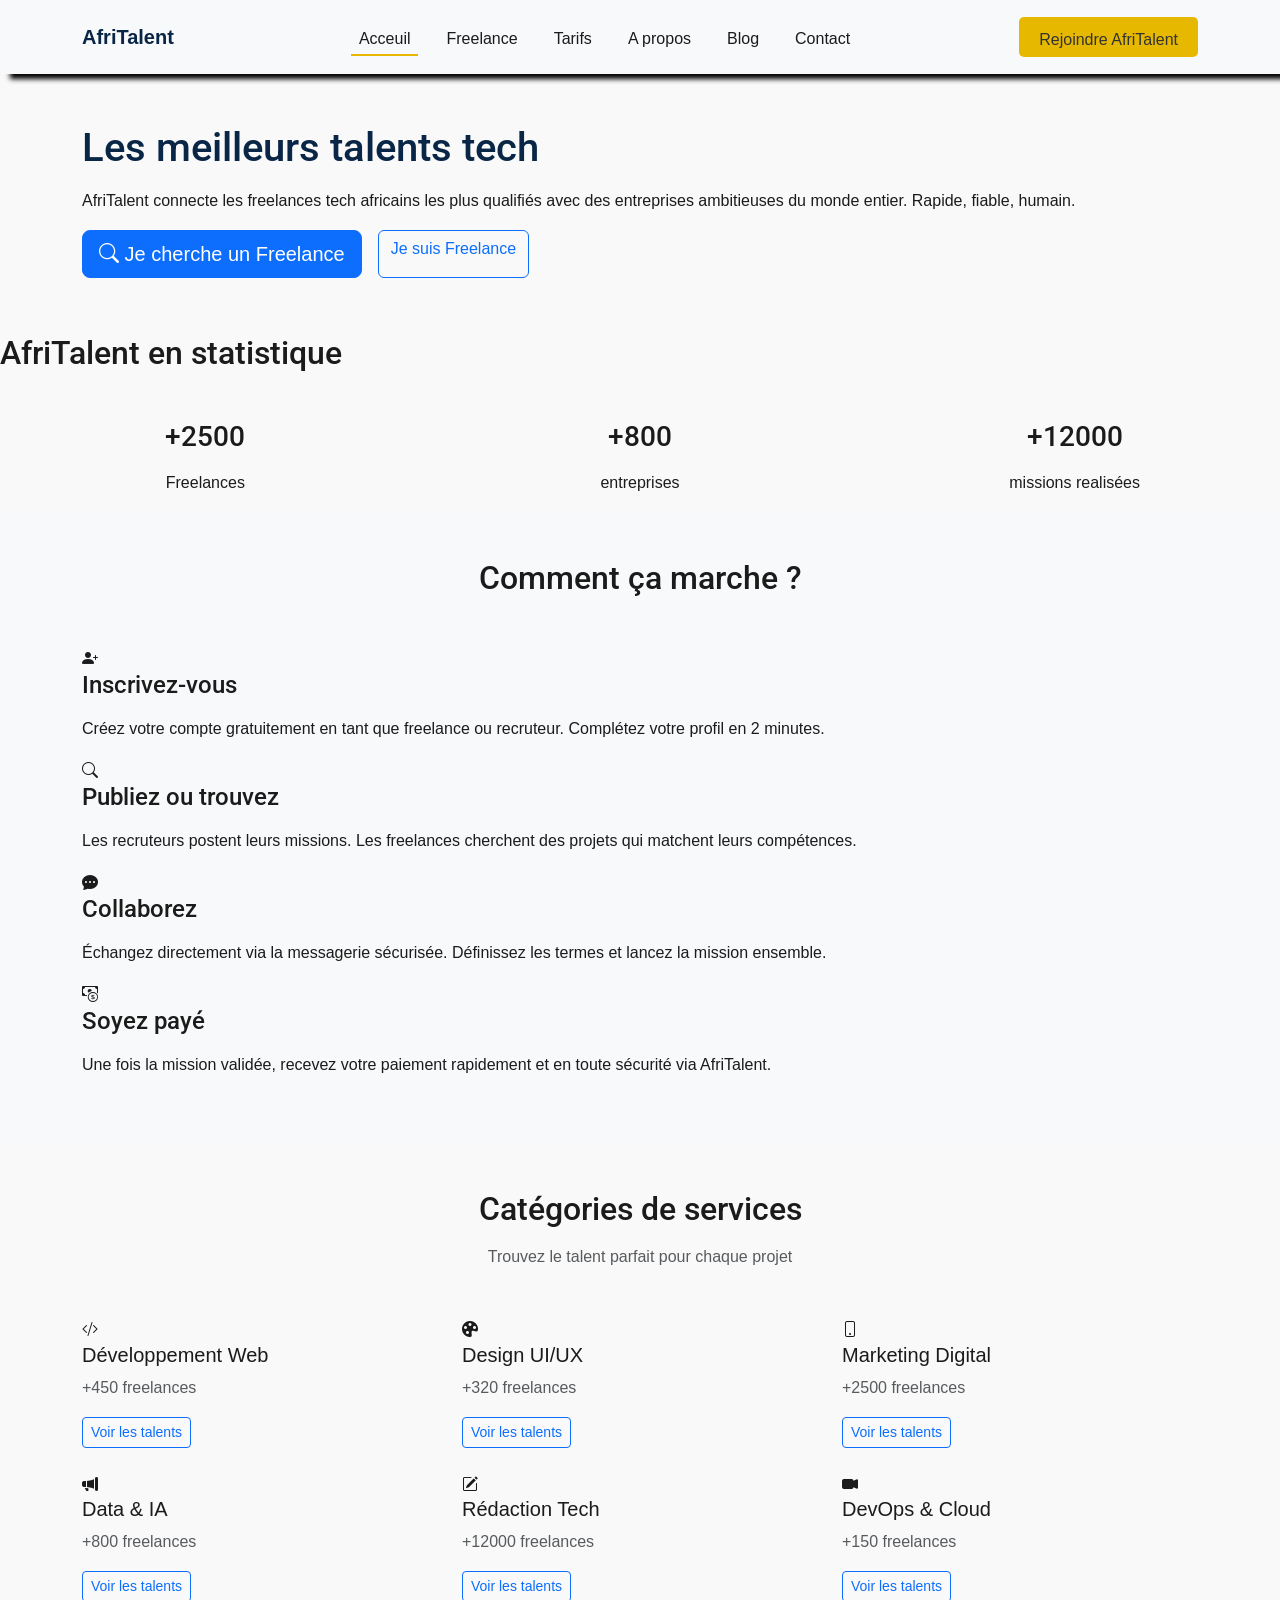
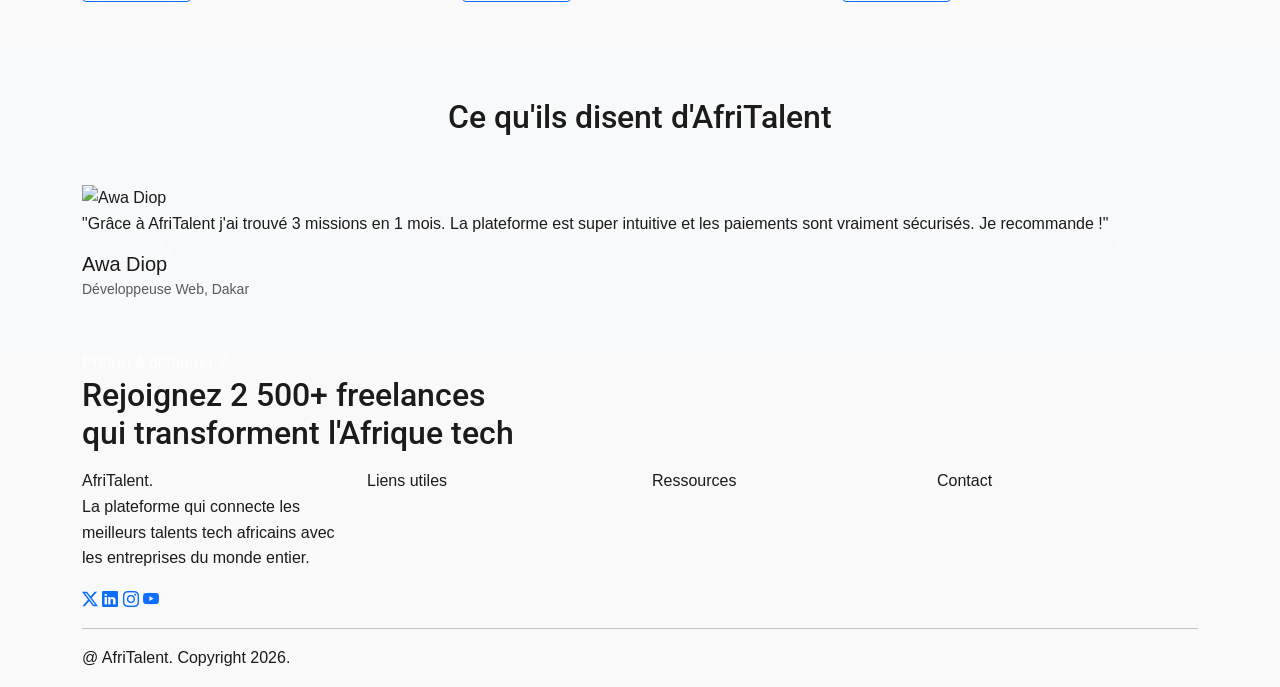
==== index.html @ fe03bcd1 ": CSS : Bento Grid, sections hero et catégories, effets hover" ====
<!DOCTYPE html>
<html lang="en">

<head>
  <meta charset="UTF-8">
  <meta name="viewport" content="width=device-width, initial-scale=1.0">
  <title>AfriTalent</title>
  <link href="https://cdn.jsdelivr.net/npm/bootstrap@5.2.3/dist/css/bootstrap.min.css" rel="stylesheet">
  <link rel="stylesheet" href="https://cdn.jsdelivr.net/npm/bootstrap-icons@1.11.3/font/bootstrap-icons.min.css" />
  <link rel="stylesheet" href="css/style.css">
  <!-- Fonts -->
<link rel="preconnect" href="https://fonts.googleapis.com">
<link rel="preconnect" href="https://fonts.gstatic.com" crossorigin>
<link href="https://fonts.googleapis.com/css2?family=Poiret+One&family=Roboto:ital,wght@0,100..900;1,100..900&display=swap" rel="stylesheet">

</head>

<body>
  <header>
    <nav class="navbar navbar-expand-lg navbar-light bg-light fixed-top">
      <div class="container">
         <a class="navbar-brand" href="#">AfriTalent</a>
        <button class="navbar-toggler" type="button" 
          data-bs-toggle="collapse" data-bs-target="#navMenu"
          aria-controls="navMenu" aria-expanded="false" aria-label="Ouvrir le menu">
          <span class="navbar-toggler-icon"></span>
        </button>
        <!-- <div class="collapse navbar-collapse" id="navMenue"> -->
        <div class="collapse navbar-collapse" id="navMenu">

          <ul class="navbar-nav mx-auto gap-1">
            <li class="nav-item">
              <a class="nav-link active" aria-current="page" href="index.html" class="active">Acceuil</a>
            </li>
            <li class="nav-item">
              <a class="nav-link " aria-current="page" href="freelances.html" class="active">Freelance</a>
            </li>
            <li class="nav-item">
              <a class="nav-link " aria-current="page" href="tarifs.html" class="active">Tarifs</a>
            </li>
            <li class="nav-item">
              <a class="nav-link " aria-current="page" href="about.html" class="active">A propos</a>
            </li>
            <li class="nav-item">
              <a class="nav-link " aria-current="page" href="#blog" class="active">Blog</a>
            </li>
            <li class="nav-item">
              <a class="nav-link " aria-current="page" href="contact.html" class="active">Contact</a>
            </li>
          </ul>
        </div>    
          <div class="d-flex aline-items-center gap-3">
            <a href="freelances.html" class="btn-primary-custom nav-cta" aria-label="Rejoindre AfriTalent">
              Rejoindre AfriTalent</a>
          </div>
        </div>
      </div>
    </nav>
  </header>

  <main>
    <section class="hero">
      <div class="container py-4">
        <h1 class="hero-title" id="hero-title">Les meilleurs talents tech 
          <br>
        </h1>
        <p class="hero-subtitle">AfriTalent connecte les freelances tech africains les plus qualifiés
          avec des entreprises ambitieuses du monde entier. Rapide, fiable, humain.</p>
      <div class="hero-cta d-flex gap-3 justify-content-left">   
           <a href="freelances.html" class="btn btn-primary btn-lg">
            <i class="bi bi-search"></i>
            Je cherche un Freelance
           </a>
            <a href="tarifs.html" class="btn btn-outline-primary btn-mg" 
               <i class="bi bi-person-plus"></i>
            Je suis Freelance
           </a>
        </div> 
      </section>
        <h2>AfriTalent en statistique</h2>
        <section id="statistique" >
       <div class="row text-center mt-5 stats-container">
        <div class="col-md-4">
          <h3 class="counter" data-bs-target="2500">+2500</h3>
          <p>Freelances</p>
        </div>
        <div class="col-md-4">
          <h3 class="counter" data-bs-target="800">+800</h3>
          <p>entreprises</p>
        </div>
        <div class="col-md-4">
          <h3 class="counter" data-bs-target="12000">+12000</h3>
          <p> missions realisées</p>
        </div>
      </div>
      </section>
    
<section class="py-5 bg-light">
  <div class="container">
    <h2 class="text-center mb-5">Comment ça marche ?</h2>
    
    <div class="bento-grid">
      
      <div class="bento-card card-1">
        <div class="step-number"></div>
        <i class="bi bi-person-plus-fill"></i>
        <h4>Inscrivez-vous</h4>
        <p>Créez votre compte gratuitement en tant que freelance ou recruteur. Complétez votre profil en 2 minutes.</p>
      </div>

      <div class="bento-card card-2">
        <div class="step-number"></div>
        <i class="bi bi-search"></i>
        <h4>Publiez ou trouvez</h4>
        <p>Les recruteurs postent leurs missions. Les freelances cherchent des projets qui matchent leurs compétences.</p>
      </div>

      <div class="bento-card card-3">
        <div class="step-number"></div>
        <i class="bi bi-chat-dots-fill"></i>
        <h4>Collaborez</h4>
        <p>Échangez directement via la messagerie sécurisée. Définissez les termes et lancez la mission ensemble.</p>
      </div>
      
      <div class="bento-card card-4">
        <div class="step-number"></div>
        <i class="bi bi-cash-coin"></i>
        <h4>Soyez payé</h4>
        <p>Une fois la mission validée, recevez votre paiement rapidement et en toute sécurité via AfriTalent.</p>
      </div>
    </div>
  </div>
</section>

    <section class="categories py-5">
  <div class="container">
    <h2 class="text-center mb-3">Catégories de services</h2>
    <p class="text-center text-muted mb-5">Trouvez le talent parfait pour chaque projet</p>
    
    <div class="row g-4">
      <div class="col-lg-4 col-md-6">
        <div class="category-card">
          <i class="bi bi-code-slash"></i>
          <h5>Développement Web</h5>
          <p class="text-muted">+450 freelances</p>
          <a href="freelances.html?cat=dev-web" class="btn btn-outline-primary btn-sm">Voir les talents</a>
        </div>
      </div>

      <div class="col-lg-4 col-md-6">
        <div class="category-card">
          <i class="bi bi-palette-fill"></i>
          <h5>Design UI/UX</h5>
          <p class="text-muted">+320 freelances</p>
          <a href="freelances.html?cat=design" class="btn btn-outline-primary btn-sm">Voir les talents</a>
        </div>
      </div>

      <div class="col-lg-4 col-md-6">
        <div class="category-card">
          <i class="bi bi-phone"></i>
          <h5>Marketing Digital</h5>
          <p class="text-muted">+2500 freelances</p>
          <a href="freelances.html?cat=mobile" class="btn btn-outline-primary btn-sm">Voir les talents</a>
        </div>
      </div>

      <div class="col-lg-4 col-md-6">
        <div class="category-card">
          <i class="bi bi-megaphone-fill"></i>
          <h5>Data & IA</h5>
          <p class="text-muted">+800 freelances</p>
          <a href="freelances.html?cat=marketing" class="btn btn-outline-primary btn-sm">Voir les talents</a>
        </div>
      </div>

      <div class="col-lg-4 col-md-6">
        <div class="category-card">
          <i class="bi bi-pencil-square"></i>
          <h5>Rédaction Tech</h5>
          <p class="text-muted">+12000 freelances</p>
          <a href="freelances.html?cat=redaction" class="btn btn-outline-primary btn-sm">Voir les talents</a>
        </div>
      </div>

      <div class="col-lg-4 col-md-6">
        <div class="category-card">
          <i class="bi bi-camera-video-fill"></i>
          <h5>DevOps & Cloud</h5>
          <p class="text-muted">+150 freelances</p>
          <a href="freelances.html?cat=video" class="btn btn-outline-primary btn-sm">Voir les talents</a>
        </div>
      </div>
    </div>
  </div>
</section>


        <section class="témoignage py-5 bg-light">
  <div class="container">
    <h2 class="text-center mb-5">Ce qu'ils disent d'AfriTalent</h2>
    
    <div id="temoignagesCarousel" class="carousel slide" data-bs-ride="carousel">
      <div class="carousel-inner">
        
      
        <div class="carousel-item active">
          <div class="temoignage-card mx-auto">
            <img src="https://i.pravatar.cc/100?img=32" class="avatar" alt="Awa Diop">
            <p class="temoignage-text">
              "Grâce à AfriTalent j'ai trouvé 3 missions en 1 mois. La plateforme est super intuitive et les paiements sont vraiment sécurisés. Je recommande !"
            </p>
            <h5 class="mb-0">Awa Diop</h5>
            <small class="text-muted">Développeuse Web, Dakar</small>
          </div>
        </div>

    
        <div class="carousel-item">
          <div class="temoignage-card mx-auto">
            <img src="https://i.pravatar.cc/100?img=12" class="avatar" alt="Moussa Kane">
            <p class="temoignage-text">
              "En tant que startup, on galérait à recruter. AfriTalent nous a mis en relation avec un dev senior en 24h. Qualité et rapidité au rendez-vous."
            </p>
            <h5 class="mb-0">Moussa Kane</h5>
            <small class="text-muted">CEO, TechSahel</small>
          </div>
        </div>

    
        <div class="carousel-item">
          <div class="temoignage-card mx-auto">
            <img src="https://i.pravatar.cc/100?img=45" class="avatar" alt="Fatou Ndiaye">
            <p class="temoignage-text">
              "Le système d'escrow m'a rassurée pour ma première mission. J'ai été payée dès la livraison validée. Zéro stress, 100% pro."
            </p>
            <h5 class="mb-0">Fatou Ndiaye</h5>
            <small class="text-muted">Designer UI/UX, Abidjan</small>
          </div>
        </div>

      </div>
      
      <!-- Boutons précédent/suivant -->
      <button class="carousel-control-prev" type="button" data-bs-target="#temoignagesCarousel" data-bs-slide="prev">
        <span class="carousel-control-prev-icon"></span>
      </button>
      <button class="carousel-control-next" type="button" data-bs-target="#temoignagesCarousel" data-bs-slide="next">
        <span class="carousel-control-next-icon"></span>
      </button>
    </div>
  </div>
</section>
  </main>

  <class="section-pad" aria-labelledby="cta-main-title">
  <div class="container">
    <div class="cta-banner fade-in-up">
      <div class="section-eyebrow" style="background:rgba(255,255,255,0.15); color:#fff; border-color:rgba(255,255,255,0.3);">
        Prêt(e) à démarrer ?
      </div>
      <h2 class="cta-title" id="cta-main-title">
        Rejoignez 2 500+ freelances<br>qui transforment l'Afrique tech
      </h2>
      </div>
      </div>
    

  <footer>
  <div class="container">
    <div class="row g-4">

      <!-- Colonne 1 : Marque -->
      <div class="col-lg-3 col-md-6">
        <div class="footer-brand">AfriTalent<span>.</span></div>
        <p class="footer-desc">La plateforme qui connecte les meilleurs talents tech africains avec les entreprises du monde entier.</p>
        <div class="footer-social" aria-label="Réseaux sociaux AfriTalent">
          <a href="#" class="social-icon" aria-label="Twitter AfriTalent"><i class="bi bi-twitter-x" aria-hidden="true"></i></a>
          <a href="#" class="social-icon" aria-label="LinkedIn AfriTalent"><i class="bi bi-linkedin" aria-hidden="true"></i></a>
          <a href="#" class="social-icon" aria-label="Instagram AfriTalent"><i class="bi bi-instagram" aria-hidden="true"></i></a>
          <a href="#" class="social-icon" aria-label="YouTube AfriTalent"><i class="bi bi-youtube" aria-hidden="true"></i></a>
        </div>
      </div>

      <!-- Colonne 2 : Liens utiles -->
      <div class="col-lg-3 col-md-6">
        <div class="footer-heading">Liens utiles</div>
      
      </div>

      <!-- Colonne 3 : Ressources -->
      <div class="col-lg-3 col-md-6">
        <div class="footer-heading">Ressources</div>
        
      </div>

      <!-- Colonne 4 : Contact -->
      <div class="col-lg-3 col-md-6">
        <div class="footer-heading">Contact</div>
        
      </div>

    </div>

    <hr class="footer-divider" />

    <div class="d-flex justify-content-between align-items-center flex-wrap gap-2">
      <p class="footer-copy">
        @ <span class="current-year"></span> AfriTalent.
        Copyright 2026.
      </p>
    </div>

  </div>
</footer>


  <script src="https://cdn.jsdelivr.net/npm/bootstrap@5.2.3/dist/js/bootstrap.bundle.min.js"></script>
  <script src="js/main.js"></script>
</body>

</html>
---- css/style.css ----
/*  RESET CSS  */
* {
  margin: 0;
  padding: 0;
  box-sizing: border-box;
}

/* Variables */
:root {
  /* Couleurs */
  --color-primary: #0A2647;
  --color-secondary: #2C74B3;
  --color-accent: #F4A261;
  --color-light: #F9F9F9;
  --color-dark: #1B1B1B;

  /* Fonts */
  --font-title: "Roboto", sans-serif;
  --font-text: 'Open Sans', sans-serif;


  /* Espacement */
  --spacing-sm: 8px;
  --spacing-md: 16px;
  --spacing-lg: 32px;
}

/*  Body  */
body {
  font-family: var(--font-text);
  font-optical-sizing: auto;
  background-color: var(--color-light);
  color: var(--color-dark);
  line-height: 1.6;
}

/*  TITRES  */
h1, h2, h3, h4 {
  font-family: var(--font-title);
  margin-bottom: var(--spacing-md);
}

/*  NAVBAR  */
.navbar {
  background-color: white;
  box-shadow: 10px 5px 5px black;
  padding: var(--spacing-md);
}

.navbar-brand {
  font-weight: bold;
  color: var(--color-primary) !important;
}

.nav-link {
  color: var(--color-dark) !important;
  margin: 0 var(--spacing-sm);
  /* border-bottom: 2px solid rgb(230, 184, 0); */
  
}

.nav-link:hover {
  color: var(--color-secondary) !important;
}

/*  BOUTON CUSTOM  */
.btn-primary-custom {
  background-color: rgb(230, 184, 0);
  color: white;
  padding: 10px 20px;
  border-radius: 5px;
  text-decoration: none;
}

.btn-primary-custom:hover {
  background-color: black;
  color: #F9F9F9;
}

/*  HERO  */
.hero {
  padding-top: 100px;
  padding-bottom: var(--spacing-lg);
}

.hero-title {
  font-size: 2.5rem;
  color: var(--color-primary);
}

.hero-subtitle {
  margin-bottom: var(--spacing-md);
}

.navbar a {
  text-decoration: none; 
  color: #333;
  padding-bottom: 5px;
  position: relative;
}
.navbar a::after {
  content: '';
  position: absolute;
  width: 0;
  height: 2px;
  bottom: 0;
  left: 0;
  background-color: rgb(230, 184, 0);
  transition: width 0.3s ease; 
}
.navbar a:hover::after {
  width: 100%;
}
.navbar a.active::after {
  width: 100%;
}
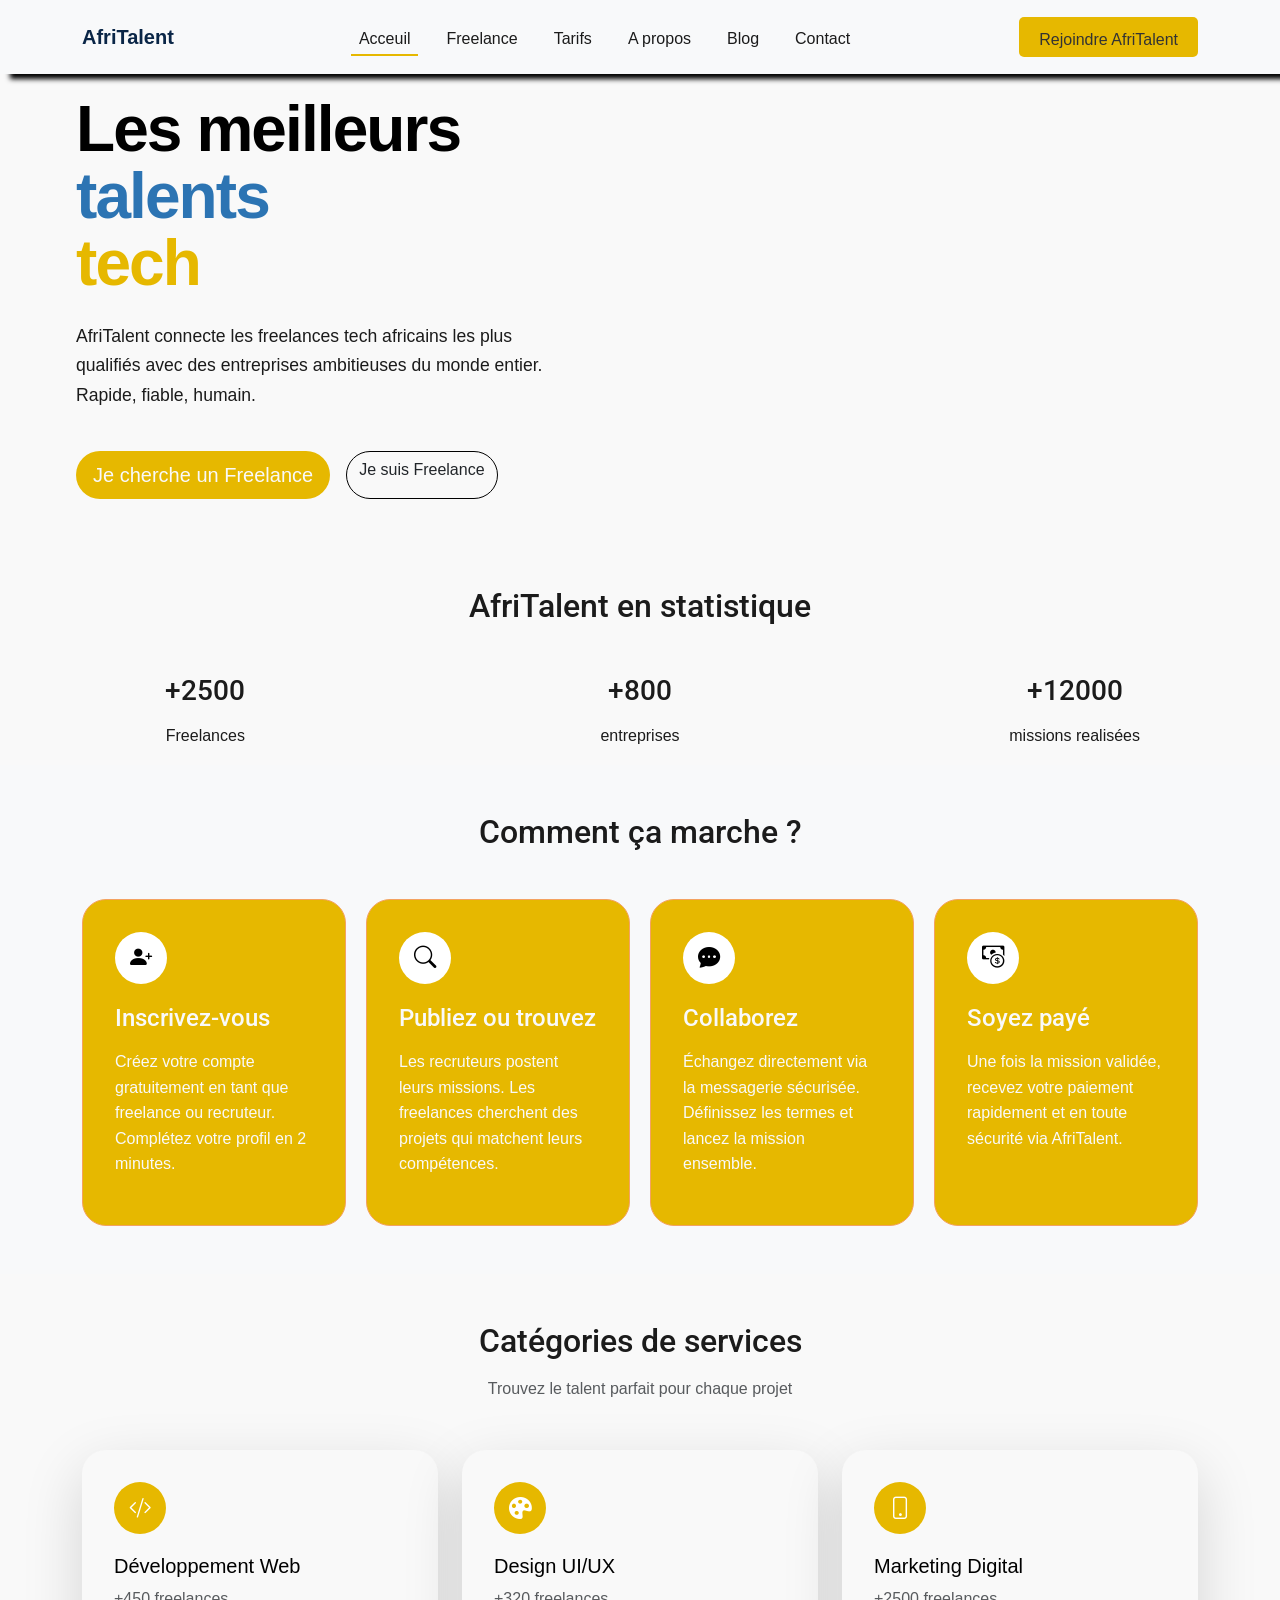
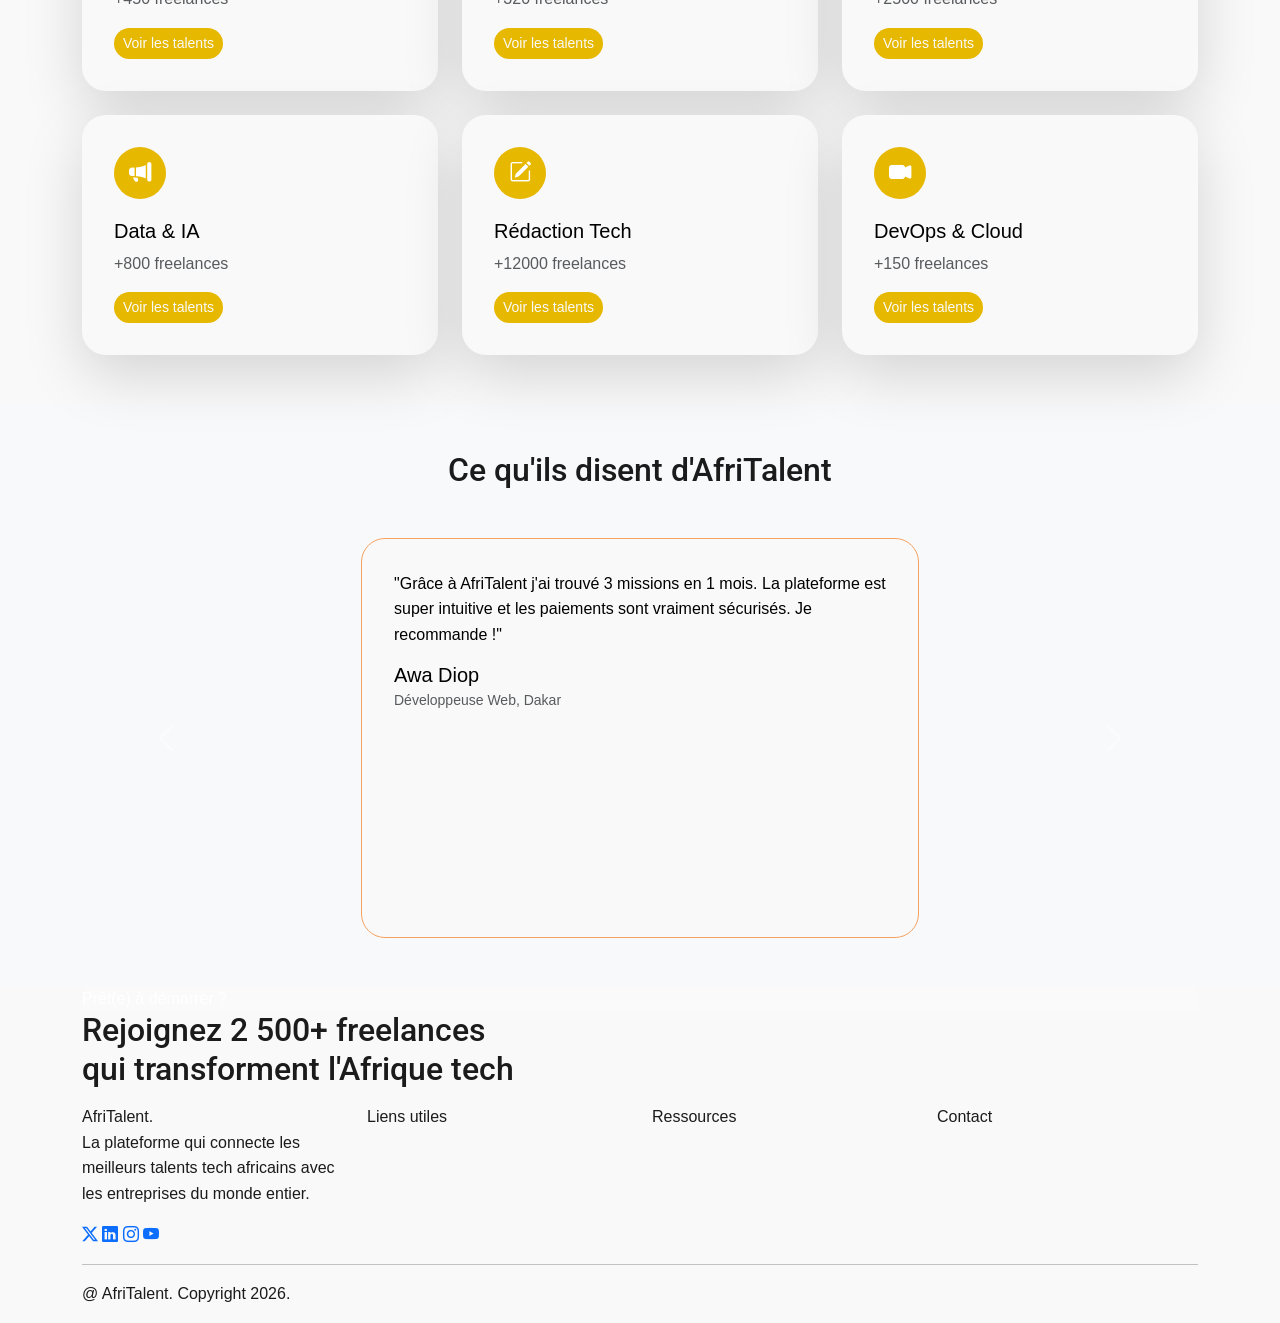
==== commit 14e7f068: "CSS : Bento Grid, sections hero et catégories, effets hover" ====
--- a/index.html
+++ b/index.html
@@ -9,9 +9,11 @@
   <link rel="stylesheet" href="https://cdn.jsdelivr.net/npm/bootstrap-icons@1.11.3/font/bootstrap-icons.min.css" />
   <link rel="stylesheet" href="css/style.css">
   <!-- Fonts -->
-<link rel="preconnect" href="https://fonts.googleapis.com">
-<link rel="preconnect" href="https://fonts.gstatic.com" crossorigin>
-<link href="https://fonts.googleapis.com/css2?family=Poiret+One&family=Roboto:ital,wght@0,100..900;1,100..900&display=swap" rel="stylesheet">
+  <link rel="preconnect" href="https://fonts.googleapis.com">
+  <link rel="preconnect" href="https://fonts.gstatic.com" crossorigin>
+  <link
+    href="https://fonts.googleapis.com/css2?family=Poiret+One&family=Roboto:ital,wght@0,100..900;1,100..900&display=swap"
+    rel="stylesheet">
 
 </head>
 
@@ -19,9 +21,8 @@
   <header>
     <nav class="navbar navbar-expand-lg navbar-light bg-light fixed-top">
       <div class="container">
-         <a class="navbar-brand" href="#">AfriTalent</a>
-        <button class="navbar-toggler" type="button" 
-          data-bs-toggle="collapse" data-bs-target="#navMenu"
+        <a class="navbar-brand" href="#">AfriTalent</a>
+        <button class="navbar-toggler" type="button" data-bs-toggle="collapse" data-bs-target="#navMenu"
           aria-controls="navMenu" aria-expanded="false" aria-label="Ouvrir le menu">
           <span class="navbar-toggler-icon"></span>
         </button>
@@ -48,12 +49,12 @@
               <a class="nav-link " aria-current="page" href="contact.html" class="active">Contact</a>
             </li>
           </ul>
-        </div>    
-          <div class="d-flex aline-items-center gap-3">
-            <a href="freelances.html" class="btn-primary-custom nav-cta" aria-label="Rejoindre AfriTalent">
-              Rejoindre AfriTalent</a>
-          </div>
-        </div>
+        </div>
+        <div class="d-flex aline-items-center gap-3">
+          <a href="freelances.html" class="btn-primary-custom nav-cta" aria-label="Rejoindre AfriTalent">
+            Rejoindre AfriTalent</a>
+        </div>
+      </div>
       </div>
     </nav>
   </header>
@@ -61,25 +62,23 @@
   <main>
     <section class="hero">
       <div class="container py-4">
-        <h1 class="hero-title" id="hero-title">Les meilleurs talents tech 
-          <br>
+        <h1 class="hero-title" id="hero-title">Les meilleurs <br> <span class="accent">talents</span><br>
+      <span class="accent-green">tech</span>   
         </h1>
         <p class="hero-subtitle">AfriTalent connecte les freelances tech africains les plus qualifiés
           avec des entreprises ambitieuses du monde entier. Rapide, fiable, humain.</p>
-      <div class="hero-cta d-flex gap-3 justify-content-left">   
-           <a href="freelances.html" class="btn btn-primary btn-lg">
-            <i class="bi bi-search"></i>
+        <div class="hero-cta d-flex gap-3 justify-content-left">
+          <a href="freelances.html" class="btn btn-hero btn-lg">
             Je cherche un Freelance
-           </a>
-            <a href="tarifs.html" class="btn btn-outline-primary btn-mg" 
-               <i class="bi bi-person-plus"></i>
+          </a>
+          <a href="tarifs.html" class="btn btn-hero2 btn-mg" <i class="bi bi-person-plus"></i>
             Je suis Freelance
-           </a>
-        </div> 
-      </section>
-        <h2>AfriTalent en statistique</h2>
-        <section id="statistique" >
-       <div class="row text-center mt-5 stats-container">
+          </a>
+        </div>
+    </section>
+    <section id="statistique">
+      <h2>AfriTalent en statistique</h2>
+      <div class="row text-center mt-5 stats-container">
         <div class="col-md-4">
           <h3 class="counter" data-bs-target="2500">+2500</h3>
           <p>Freelances</p>
@@ -93,230 +92,260 @@
           <p> missions realisées</p>
         </div>
       </div>
-      </section>
-    
-<section class="py-5 bg-light">
-  <div class="container">
-    <h2 class="text-center mb-5">Comment ça marche ?</h2>
-    
-    <div class="bento-grid">
-      
-      <div class="bento-card card-1">
-        <div class="step-number"></div>
-        <i class="bi bi-person-plus-fill"></i>
-        <h4>Inscrivez-vous</h4>
-        <p>Créez votre compte gratuitement en tant que freelance ou recruteur. Complétez votre profil en 2 minutes.</p>
-      </div>
-
-      <div class="bento-card card-2">
-        <div class="step-number"></div>
-        <i class="bi bi-search"></i>
-        <h4>Publiez ou trouvez</h4>
-        <p>Les recruteurs postent leurs missions. Les freelances cherchent des projets qui matchent leurs compétences.</p>
-      </div>
-
-      <div class="bento-card card-3">
-        <div class="step-number"></div>
-        <i class="bi bi-chat-dots-fill"></i>
-        <h4>Collaborez</h4>
-        <p>Échangez directement via la messagerie sécurisée. Définissez les termes et lancez la mission ensemble.</p>
-      </div>
-      
-      <div class="bento-card card-4">
-        <div class="step-number"></div>
-        <i class="bi bi-cash-coin"></i>
-        <h4>Soyez payé</h4>
-        <p>Une fois la mission validée, recevez votre paiement rapidement et en toute sécurité via AfriTalent.</p>
+    </section>
+
+              <!-- Comment ça marche -->
+
+    <section class="py-5 bg-light">
+      <div class="container">
+        <h2 class="text-center mb-5">Comment ça marche ?</h2>
+
+        <div class="bento-grid">
+
+          <div class="bento-card card-1">
+            <div class="bento-icon">
+              <i class="bi bi-person-plus-fill"></i>
+            </div>
+            <h4>Inscrivez-vous</h4>
+            <p>Créez votre compte gratuitement en tant que freelance ou recruteur. Complétez votre profil en 2 minutes.
+            </p>
+          </div>
+
+          <div class="bento-card card-2">
+            <div class="bento-icon">
+
+              <i class="bi bi-search"></i>
+            </div>
+            <h4>Publiez ou trouvez</h4>
+            <p>Les recruteurs postent leurs missions. Les freelances cherchent des projets qui matchent leurs
+              compétences.</p>
+          </div>
+
+          <div class="bento-card card-3">
+            <div class="bento-icon">
+              <i class="bi bi-chat-dots-fill"></i>
+            </div>
+            <h4>Collaborez</h4>
+            <p>Échangez directement via la messagerie sécurisée. Définissez les termes et lancez la mission ensemble.
+            </p>
+          </div>
+
+          <div class="bento-card card-4">
+            <div class="bento-icon">
+              <i class="bi bi-cash-coin"></i>
+            </div>
+            <h4>Soyez payé</h4>
+            <p>Une fois la mission validée, recevez votre paiement rapidement et en toute sécurité via AfriTalent.</p>
+          </div>
+        </div>
+      </div>
+    </section>
+
+                      <!-- Category -->
+
+    <section class="categories py-5">
+      <div class="container">
+        <h2 class="text-center mb-3">Catégories de services</h2>
+        <p class="text-center text-muted mb-5">Trouvez le talent parfait pour chaque projet</p>
+
+        <div class="row g-4">
+          <div class="col-lg-4 col-md-6">
+            <div class="category-card">
+              <i class="bi bi-code-slash icon-category"></i>
+              <h5>Développement Web</h5>
+              <p class="text-muted">+450 freelances</p>
+              <a href="freelances.html?cat=dev-web" class="btn btn-hero btn-sm">Voir les talents</a>
+            </div>
+          </div>
+
+          <div class="col-lg-4 col-md-6">
+            <div class="category-card">
+              <i class="bi bi-palette-fill icon-category"></i>
+              <h5>Design UI/UX</h5>
+              <p class="text-muted">+320 freelances</p>
+              <a href="freelances.html?cat=design" class="btn btn-hero btn-sm">Voir les talents</a>
+            </div>
+          </div>
+
+          <div class="col-lg-4 col-md-6">
+            <div class="category-card">
+              <i class="bi bi-phone icon-category"></i>
+              <h5>Marketing Digital</h5>
+              <p class="text-muted">+2500 freelances</p>
+              <a href="freelances.html?cat=mobile" class="btn btn-hero btn-sm">Voir les talents</a>
+            </div>
+          </div>
+
+          <div class="col-lg-4 col-md-6">
+            <div class="category-card">
+              <i class="bi bi-megaphone-fill icon-category"></i>
+              <h5>Data & IA</h5>
+              <p class="text-muted">+800 freelances</p>
+              <a href="freelances.html?cat=marketing" class="btn btn-hero btn-sm">Voir les talents</a>
+            </div>
+          </div>
+
+          <div class="col-lg-4 col-md-6">
+            <div class="category-card">
+              <i class="bi bi-pencil-square icon-category"></i>
+              <h5>Rédaction Tech</h5>
+              <p class="text-muted">+12000 freelances</p>
+              <a href="freelances.html?cat=redaction" class="btn btn-hero btn-sm">Voir les talents</a>
+            </div>
+          </div>
+
+          <div class="col-lg-4 col-md-6">
+            <div class="category-card">
+              <i class="bi bi-camera-video-fill icon-category"></i>
+              <h5>DevOps & Cloud</h5>
+              <p class="text-muted">+150 freelances</p>
+              <a href="freelances.html?cat=video" class="btn btn-hero btn-sm">Voir les talents</a>
+            </div>
+          </div>
+        </div>
+      </div>
+    </section>
+
+                <!-- Temoignage -->
+
+    <section class="témoignage py-5 bg-light">
+      <div class="container">
+        <h2 class="text-center mb-5">Ce qu'ils disent d'AfriTalent</h2>
+
+        <div id="temoignagesCarousel" class="carousel slide" data-bs-ride="carousel">
+          <div class="carousel-inner">
+
+
+            <div class="carousel-item active">
+              <div class="temoignage-card mx-auto">
+              <!-- <div class="img-carousel">
+                <img src="images/imgA.jpg" class="avatar" alt="Fatou Ndiaye">
+                </div> -->
+                <!-- <img src="https://i.pravatar.cc/100?img=32" class="avatar" alt="Awa Diop"> -->
+                <p class="temoignage-text">
+                  "Grâce à AfriTalent j'ai trouvé 3 missions en 1 mois. La plateforme est super intuitive et les
+                  paiements sont vraiment sécurisés. Je recommande !"
+                </p>
+                <h5 class="mb-0">Awa Diop</h5>
+                <small class="text-muted">Développeuse Web, Dakar</small>
+              </div>
+            </div>
+
+
+            <div class="carousel-item">
+              <div class="temoignage-card mx-auto">
+                <img src="https://i.pravatar.cc/100?img=12" class="avatar" alt="Moussa Kane">
+                <p class="temoignage-text">
+                  "En tant que startup, on galérait à recruter. AfriTalent nous a mis en relation avec un dev senior en
+                  24h. Qualité et rapidité au rendez-vous."
+                </p>
+                <h5 class="mb-0">Moussa Kane</h5>
+                <small class="text-muted">CEO, TechSahel</small>
+              </div>
+            </div>
+
+
+            <div class="carousel-item">
+              <div class="temoignage-card mx-auto">
+                <div class="img-carousel">
+                <img src="images/imgA.jpg" class="avatar" alt="Fatou Ndiaye">
+                </div>
+                <p class="temoignage-text">
+                  "Le système d'escrow m'a rassurée pour ma première mission. J'ai été payée dès la livraison validée.
+                  Zéro stress, 100% pro."
+                </p>
+                <h5 class="mb-0">Fatou Ndiaye</h5>
+                <small class="text-muted">Designer UI/UX, Abidjan</small>
+              </div>
+            </div>
+
+          </div>
+
+          <!-- Boutons précédent/suivant -->
+          <button class="carousel-control-prev" type="button" data-bs-target="#temoignagesCarousel"
+            data-bs-slide="prev">
+            <span class="carousel-control-prev-icon"></span>
+          </button>
+          <button class="carousel-control-next" type="button" data-bs-target="#temoignagesCarousel"
+            data-bs-slide="next">
+            <span class="carousel-control-next-icon"></span>
+          </button>
+        </div>
+      </div>
+    </section>
+  </main>
+
+  <class="section-pad" aria-labelledby="cta-main-title">
+    <div class="container">
+      <div class="cta-banner fade-in-up">
+        <div class="section-eyebrow"
+          style="background:rgba(255,255,255,0.15); color:#fff; border-color:rgba(255,255,255,0.3);">
+          Prêt(e) à démarrer ?
+        </div>
+        <h2 class="cta-title" id="cta-main-title">
+          Rejoignez 2 500+ freelances<br>qui transforment l'Afrique tech
+        </h2>
       </div>
     </div>
-  </div>
-</section>
-
-    <section class="categories py-5">
-  <div class="container">
-    <h2 class="text-center mb-3">Catégories de services</h2>
-    <p class="text-center text-muted mb-5">Trouvez le talent parfait pour chaque projet</p>
-    
-    <div class="row g-4">
-      <div class="col-lg-4 col-md-6">
-        <div class="category-card">
-          <i class="bi bi-code-slash"></i>
-          <h5>Développement Web</h5>
-          <p class="text-muted">+450 freelances</p>
-          <a href="freelances.html?cat=dev-web" class="btn btn-outline-primary btn-sm">Voir les talents</a>
-        </div>
-      </div>
-
-      <div class="col-lg-4 col-md-6">
-        <div class="category-card">
-          <i class="bi bi-palette-fill"></i>
-          <h5>Design UI/UX</h5>
-          <p class="text-muted">+320 freelances</p>
-          <a href="freelances.html?cat=design" class="btn btn-outline-primary btn-sm">Voir les talents</a>
-        </div>
-      </div>
-
-      <div class="col-lg-4 col-md-6">
-        <div class="category-card">
-          <i class="bi bi-phone"></i>
-          <h5>Marketing Digital</h5>
-          <p class="text-muted">+2500 freelances</p>
-          <a href="freelances.html?cat=mobile" class="btn btn-outline-primary btn-sm">Voir les talents</a>
-        </div>
-      </div>
-
-      <div class="col-lg-4 col-md-6">
-        <div class="category-card">
-          <i class="bi bi-megaphone-fill"></i>
-          <h5>Data & IA</h5>
-          <p class="text-muted">+800 freelances</p>
-          <a href="freelances.html?cat=marketing" class="btn btn-outline-primary btn-sm">Voir les talents</a>
-        </div>
-      </div>
-
-      <div class="col-lg-4 col-md-6">
-        <div class="category-card">
-          <i class="bi bi-pencil-square"></i>
-          <h5>Rédaction Tech</h5>
-          <p class="text-muted">+12000 freelances</p>
-          <a href="freelances.html?cat=redaction" class="btn btn-outline-primary btn-sm">Voir les talents</a>
-        </div>
-      </div>
-
-      <div class="col-lg-4 col-md-6">
-        <div class="category-card">
-          <i class="bi bi-camera-video-fill"></i>
-          <h5>DevOps & Cloud</h5>
-          <p class="text-muted">+150 freelances</p>
-          <a href="freelances.html?cat=video" class="btn btn-outline-primary btn-sm">Voir les talents</a>
-        </div>
-      </div>
-    </div>
-  </div>
-</section>
-
-
-        <section class="témoignage py-5 bg-light">
-  <div class="container">
-    <h2 class="text-center mb-5">Ce qu'ils disent d'AfriTalent</h2>
-    
-    <div id="temoignagesCarousel" class="carousel slide" data-bs-ride="carousel">
-      <div class="carousel-inner">
-        
-      
-        <div class="carousel-item active">
-          <div class="temoignage-card mx-auto">
-            <img src="https://i.pravatar.cc/100?img=32" class="avatar" alt="Awa Diop">
-            <p class="temoignage-text">
-              "Grâce à AfriTalent j'ai trouvé 3 missions en 1 mois. La plateforme est super intuitive et les paiements sont vraiment sécurisés. Je recommande !"
-            </p>
-            <h5 class="mb-0">Awa Diop</h5>
-            <small class="text-muted">Développeuse Web, Dakar</small>
-          </div>
-        </div>
-
-    
-        <div class="carousel-item">
-          <div class="temoignage-card mx-auto">
-            <img src="https://i.pravatar.cc/100?img=12" class="avatar" alt="Moussa Kane">
-            <p class="temoignage-text">
-              "En tant que startup, on galérait à recruter. AfriTalent nous a mis en relation avec un dev senior en 24h. Qualité et rapidité au rendez-vous."
-            </p>
-            <h5 class="mb-0">Moussa Kane</h5>
-            <small class="text-muted">CEO, TechSahel</small>
-          </div>
-        </div>
-
-    
-        <div class="carousel-item">
-          <div class="temoignage-card mx-auto">
-            <img src="https://i.pravatar.cc/100?img=45" class="avatar" alt="Fatou Ndiaye">
-            <p class="temoignage-text">
-              "Le système d'escrow m'a rassurée pour ma première mission. J'ai été payée dès la livraison validée. Zéro stress, 100% pro."
-            </p>
-            <h5 class="mb-0">Fatou Ndiaye</h5>
-            <small class="text-muted">Designer UI/UX, Abidjan</small>
-          </div>
-        </div>
-
-      </div>
-      
-      <!-- Boutons précédent/suivant -->
-      <button class="carousel-control-prev" type="button" data-bs-target="#temoignagesCarousel" data-bs-slide="prev">
-        <span class="carousel-control-prev-icon"></span>
-      </button>
-      <button class="carousel-control-next" type="button" data-bs-target="#temoignagesCarousel" data-bs-slide="next">
-        <span class="carousel-control-next-icon"></span>
-      </button>
-    </div>
-  </div>
-</section>
-  </main>
-
-  <class="section-pad" aria-labelledby="cta-main-title">
-  <div class="container">
-    <div class="cta-banner fade-in-up">
-      <div class="section-eyebrow" style="background:rgba(255,255,255,0.15); color:#fff; border-color:rgba(255,255,255,0.3);">
-        Prêt(e) à démarrer ?
-      </div>
-      <h2 class="cta-title" id="cta-main-title">
-        Rejoignez 2 500+ freelances<br>qui transforment l'Afrique tech
-      </h2>
-      </div>
-      </div>
-    
-
-  <footer>
-  <div class="container">
-    <div class="row g-4">
-
-      <!-- Colonne 1 : Marque -->
-      <div class="col-lg-3 col-md-6">
-        <div class="footer-brand">AfriTalent<span>.</span></div>
-        <p class="footer-desc">La plateforme qui connecte les meilleurs talents tech africains avec les entreprises du monde entier.</p>
-        <div class="footer-social" aria-label="Réseaux sociaux AfriTalent">
-          <a href="#" class="social-icon" aria-label="Twitter AfriTalent"><i class="bi bi-twitter-x" aria-hidden="true"></i></a>
-          <a href="#" class="social-icon" aria-label="LinkedIn AfriTalent"><i class="bi bi-linkedin" aria-hidden="true"></i></a>
-          <a href="#" class="social-icon" aria-label="Instagram AfriTalent"><i class="bi bi-instagram" aria-hidden="true"></i></a>
-          <a href="#" class="social-icon" aria-label="YouTube AfriTalent"><i class="bi bi-youtube" aria-hidden="true"></i></a>
-        </div>
-      </div>
-
-      <!-- Colonne 2 : Liens utiles -->
-      <div class="col-lg-3 col-md-6">
-        <div class="footer-heading">Liens utiles</div>
-      
-      </div>
-
-      <!-- Colonne 3 : Ressources -->
-      <div class="col-lg-3 col-md-6">
-        <div class="footer-heading">Ressources</div>
-        
-      </div>
-
-      <!-- Colonne 4 : Contact -->
-      <div class="col-lg-3 col-md-6">
-        <div class="footer-heading">Contact</div>
-        
-      </div>
-
-    </div>
-
-    <hr class="footer-divider" />
-
-    <div class="d-flex justify-content-between align-items-center flex-wrap gap-2">
-      <p class="footer-copy">
-        @ <span class="current-year"></span> AfriTalent.
-        Copyright 2026.
-      </p>
-    </div>
-
-  </div>
-</footer>
-
-
-  <script src="https://cdn.jsdelivr.net/npm/bootstrap@5.2.3/dist/js/bootstrap.bundle.min.js"></script>
-  <script src="js/main.js"></script>
+
+        <!-- Footer -->
+
+    <footer>
+      <div class="container">
+        <div class="row g-4">
+
+          <!-- Colonne 1 : Marque -->
+          <div class="col-lg-3 col-md-6">
+            <div class="footer-brand">AfriTalent<span>.</span></div>
+            <p class="footer-desc">La plateforme qui connecte les meilleurs talents tech africains avec les entreprises
+              du monde entier.</p>
+            <div class="footer-social" aria-label="Réseaux sociaux AfriTalent">
+              <a href="#" class="social-icon" aria-label="Twitter AfriTalent"><i class="bi bi-twitter-x"
+                  aria-hidden="true"></i></a>
+              <a href="#" class="social-icon" aria-label="LinkedIn AfriTalent"><i class="bi bi-linkedin"
+                  aria-hidden="true"></i></a>
+              <a href="#" class="social-icon" aria-label="Instagram AfriTalent"><i class="bi bi-instagram"
+                  aria-hidden="true"></i></a>
+              <a href="#" class="social-icon" aria-label="YouTube AfriTalent"><i class="bi bi-youtube"
+                  aria-hidden="true"></i></a>
+            </div>
+          </div>
+
+          <!-- Colonne 2 : Liens utiles -->
+          <div class="col-lg-3 col-md-6">
+            <div class="footer-heading">Liens utiles</div>
+
+          </div>
+
+          <!-- Colonne 3 : Ressources -->
+          <div class="col-lg-3 col-md-6">
+            <div class="footer-heading">Ressources</div>
+
+          </div>
+
+          <!-- Colonne 4 : Contact -->
+          <div class="col-lg-3 col-md-6">
+            <div class="footer-heading">Contact</div>
+
+          </div>
+
+        </div>
+
+        <hr class="footer-divider" />
+
+        <div class="d-flex justify-content-between align-items-center flex-wrap gap-2">
+          <p class="footer-copy">
+            @ <span class="current-year"></span> AfriTalent.
+            Copyright 2026.
+          </p>
+        </div>
+
+      </div>
+    </footer>
+
+
+    <script src="https://cdn.jsdelivr.net/npm/bootstrap@5.2.3/dist/js/bootstrap.bundle.min.js"></script>
+    <script src="js/main.js"></script>
 </body>
 
 </html>
--- a/css/style.css
+++ b/css/style.css
@@ -10,7 +10,7 @@
   /* Couleurs */
   --color-primary: #0A2647;
   --color-secondary: #2C74B3;
-  --color-accent: #F4A261;
+  --color-accent: rgb(230, 184, 0);
   --color-light: #F9F9F9;
   --color-dark: #1B1B1B;
 
@@ -34,8 +34,11 @@
   line-height: 1.6;
 }
 
-/*  TITRES  */
-h1, h2, h3, h4 {
+/*  TITRES typographies */
+h1,
+h2,
+h3,
+h4 {
   font-family: var(--font-title);
   margin-bottom: var(--spacing-md);
 }
@@ -55,8 +58,6 @@
 .nav-link {
   color: var(--color-dark) !important;
   margin: 0 var(--spacing-sm);
-  /* border-bottom: 2px solid rgb(230, 184, 0); */
-  
 }
 
 .nav-link:hover {
@@ -73,31 +74,17 @@
 }
 
 .btn-primary-custom:hover {
-  background-color: black;
-  color: #F9F9F9;
-}
-
-/*  HERO  */
-.hero {
-  padding-top: 100px;
-  padding-bottom: var(--spacing-lg);
-}
-
-.hero-title {
-  font-size: 2.5rem;
-  color: var(--color-primary);
-}
-
-.hero-subtitle {
-  margin-bottom: var(--spacing-md);
+  background-color: white;
+  color: black;
 }
 
 .navbar a {
-  text-decoration: none; 
+  text-decoration: none;
   color: #333;
   padding-bottom: 5px;
   position: relative;
 }
+
 .navbar a::after {
   content: '';
   position: absolute;
@@ -106,11 +93,163 @@
   bottom: 0;
   left: 0;
   background-color: rgb(230, 184, 0);
-  transition: width 0.3s ease; 
-}
+  transition: width 0.3s ease;
+}
+
 .navbar a:hover::after {
   width: 100%;
 }
+
 .navbar a.active::after {
   width: 100%;
 }
+
+/*  HERO  */
+.hero {
+  min-height: 60vh;
+  display: grid;
+  grid-template-columns: 1fr 1fr;
+  align-items: center;
+  padding: 72px 3rem 4rem 4rem;
+  gap: 4rem;
+  position: relative;
+}
+
+.hero-title {
+  font-family: 'Syne', sans-serif;
+  font-size: clamp(2.8rem, 5vw, 4.5rem);
+  font-weight: 800;
+  line-height: 1.05;
+  letter-spacing: -0.03em;
+  margin-bottom: 1.5rem;
+  color: black;
+}
+
+.hero-title .accent {
+  color: var(--color-secondary);
+}
+
+.hero-title .accent-green {
+  color: var(--color-accent);
+}
+
+.hero-subtitle {
+  font-size: 1.1rem;
+  color: var(--color-text-muted);
+  max-width: 480px;
+  margin-bottom: 2.5rem;
+  font-weight: 400;
+  line-height: 1.7;
+}
+
+.btn-hero {
+  background-color: var(--color-accent);
+  border-radius: 50px;
+  color: var(--color-light);
+}
+
+.btn-hero:hover {
+  background-color: black;
+  color: var(--color-light);
+}
+
+.btn-hero2 {
+  border: 1px solid black;
+  border-radius: 50px;
+}
+
+.btn-hero2:hover {
+  background-color: black;
+  color: var(--color-light);
+}
+
+#statistique h2 {
+  text-align: center;
+}
+
+.stats-card {
+  width: 52px;
+  height: 52px;
+  background-color: var(--color-light);
+}
+
+/* comment ça marche */
+.bento-grid {
+  display: grid;
+  grid-template-columns: repeat(4, 1fr);
+  grid-template-rows: auto;
+  gap: 1.25rem;
+}
+
+.bento-card {
+  background-color: var(--color-accent);
+  border-radius: 24px;
+  border: 1px solid #F4A261;
+  padding: 2rem;
+  color: var(--color-light);
+  transition: all 0.3s cubic-bezier(0.4, 0, 0.2, 1);
+}
+
+.bento-card:hover {
+  box-shadow: 0 20px 60px rgba(0, 0, 0, 0.15);
+  border: 1px solid #F4A261;
+}
+
+.bento-icon {
+  width: 52px;
+  height: 52px;
+  display: flex;
+  align-items: center;
+  justify-content: center;
+  font-size: 1.4rem;
+  margin-bottom: 1.25rem;
+  background-color: white;
+  color: black;
+  border-radius: 50px;
+}
+/* categories */
+.category-card{
+  background-color: var(--color-light);
+  border-radius: 24px;
+  /* border: 1px solid #F4A261; */
+  padding: 2rem;
+  color: black;
+  transition: all 0.3s cubic-bezier(0.4, 0, 0.2, 1);
+  box-shadow: 0 20px 60px rgba(0, 0, 0, 0.15);
+}
+.category-card:hover{
+  box-shadow: 0 20px 60px rgba(0, 0, 0, 0.15);
+ border-bottom: 2px solid var(--color-accent);
+  color: black;
+  }
+.icon-category{
+  width: 52px;
+  height: 52px;
+  display: flex;
+  align-items: center;
+  justify-content: center;
+  font-size: 1.4rem;
+  margin-bottom: 1.25rem;
+  background-color: var(--color-accent);
+  color: white;
+  border-radius: 50px;
+}
+/* temogniage */
+.temoignage-card{
+  background-color: var(--color-light);
+  border-radius: 24px;
+  border: 1px solid #F4A261;
+  padding: 2rem;
+  color: black;
+  transition: all 0.3s cubic-bezier(0.4, 0, 0.2, 1);
+  width: 50%;
+  height: 400px;
+  
+}
+/* .img-carousel img{
+  height: 100px;
+  width: 100px;
+} */
+
+
+
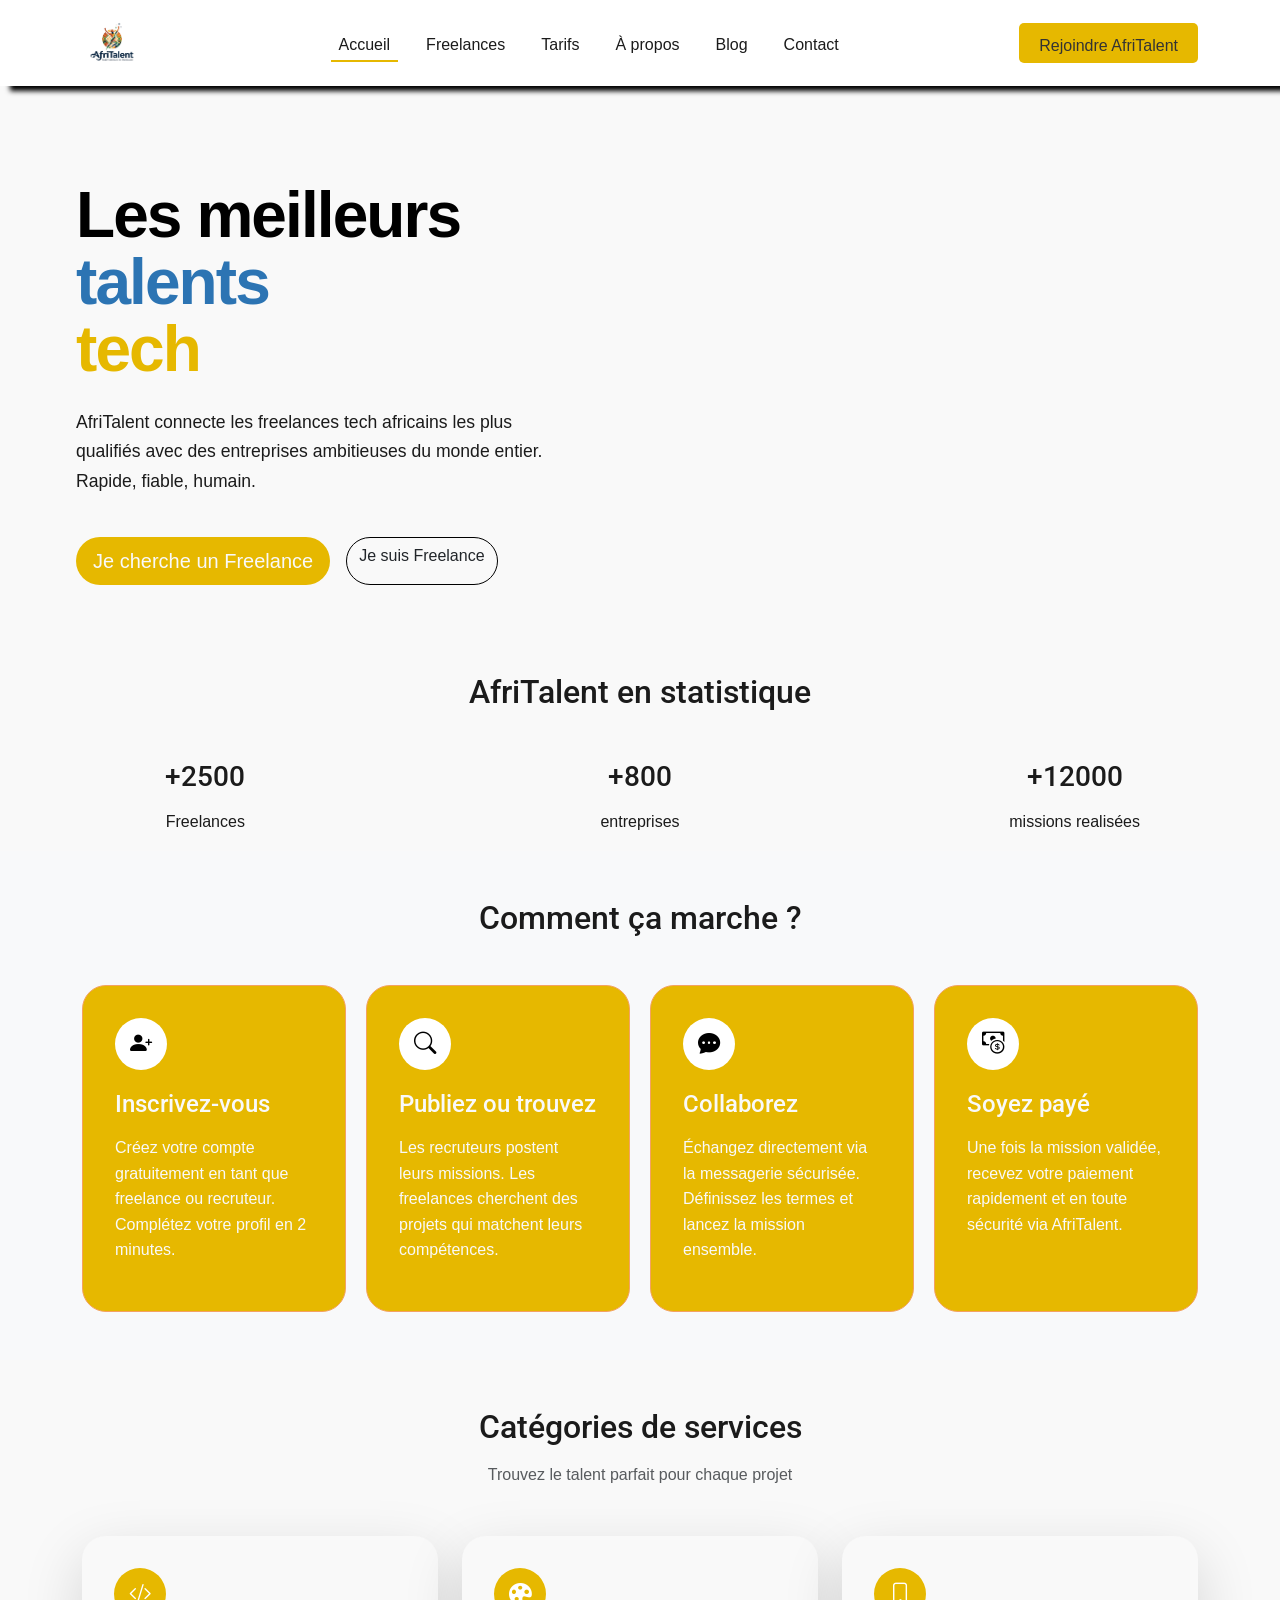
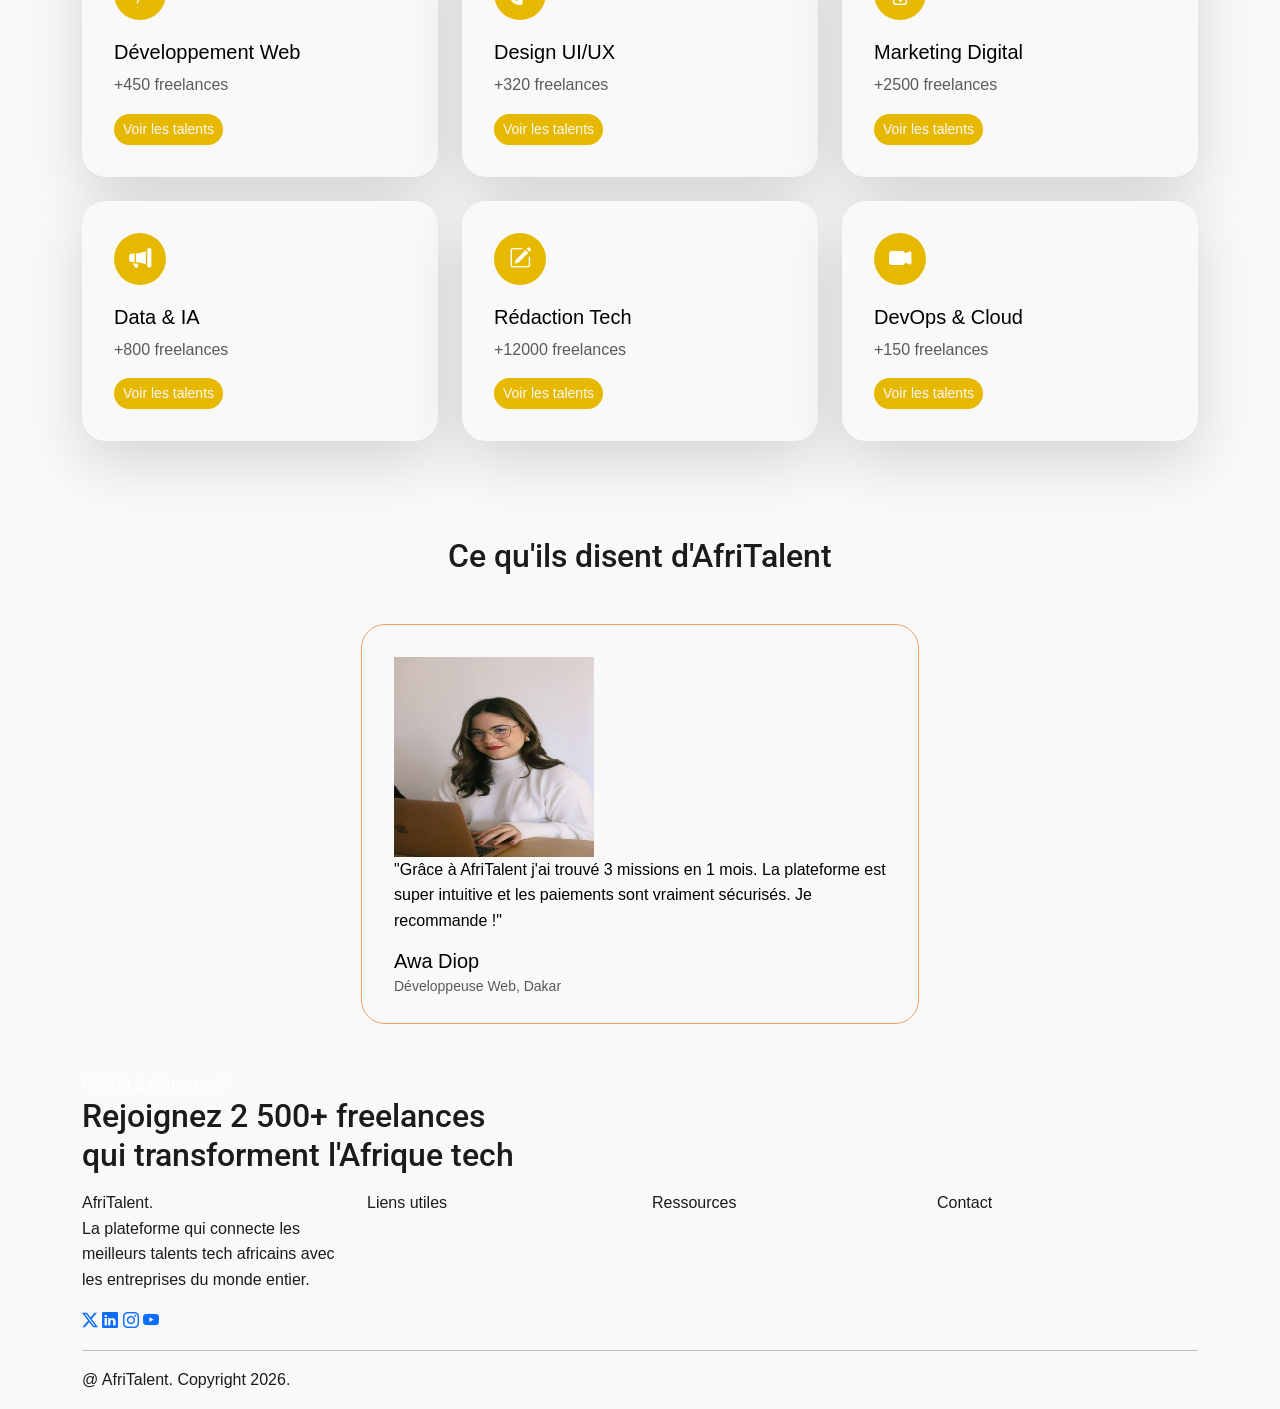
==== commit 0d10b919: "CSS : responsive design mobile et tablette, media queries" ====
--- a/index.html
+++ b/index.html
@@ -18,15 +18,18 @@
 </head>
 
 <body>
-  <header>
+  <!-- <header>
     <nav class="navbar navbar-expand-lg navbar-light bg-light fixed-top">
       <div class="container">
-        <a class="navbar-brand" href="#">AfriTalent</a>
+        <a class="navbar-brand" href="#">
+          <div class="img-logo"><img src="images/logo.png" alt=""></div>
+        </a>
+        
         <button class="navbar-toggler" type="button" data-bs-toggle="collapse" data-bs-target="#navMenu"
           aria-controls="navMenu" aria-expanded="false" aria-label="Ouvrir le menu">
           <span class="navbar-toggler-icon"></span>
         </button>
-        <!-- <div class="collapse navbar-collapse" id="navMenue"> -->
+
         <div class="collapse navbar-collapse" id="navMenu">
 
           <ul class="navbar-nav mx-auto gap-1">
@@ -57,13 +60,65 @@
       </div>
       </div>
     </nav>
-  </header>
+  </header> -->
+  <header>
+  <nav class="navbar navbar-expand-lg bg-white">
+    <div class="container">
+
+      <a class="navbar-brand img-logo" href="index.html">
+        <img src="images/logo.png" alt="AfriTalent Logo">
+      </a>
+
+      <button
+        class="navbar-toggler"
+        type="button"
+        data-bs-toggle="collapse"
+        data-bs-target="#navbarNav"
+        aria-controls="navbarNav"
+        aria-expanded="false"
+        aria-label="Ouvrir le menu">
+        <span class="navbar-toggler-icon"></span>
+      </button>
+
+      <div class="collapse navbar-collapse" id="navbarNav">
+
+        <ul class="navbar-nav mx-auto gap-1">
+          <li class="nav-item">
+            <a class="nav-link active" href="index.html">Accueil</a>
+          </li>
+          <li class="nav-item">
+            <a class="nav-link" href="freelances.html">Freelances</a>
+          </li>
+          <li class="nav-item">
+            <a class="nav-link" href="tarifs.html">Tarifs</a>
+          </li>
+          <li class="nav-item">
+            <a class="nav-link" href="about.html">À propos</a>
+          </li>
+          <li class="nav-item">
+            <a class="nav-link" href="#blog">Blog</a>
+          </li>
+          <li class="nav-item">
+            <a class="nav-link" href="contact.html">Contact</a>
+          </li>
+        </ul>
+
+        <div class="d-flex align-items-center">
+          <a href="freelances.html" class="btn-primary-custom">
+            Rejoindre AfriTalent
+          </a>
+        </div>
+
+      </div>
+ </div>
+  </nav>
+</header>
 
   <main>
     <section class="hero">
       <div class="container py-4">
         <h1 class="hero-title" id="hero-title">Les meilleurs <br> <span class="accent">talents</span><br>
-      <span class="accent-green">tech</span>   
+          <span class="accent-green">tech</span>
         </h1>
         <p class="hero-subtitle">AfriTalent connecte les freelances tech africains les plus qualifiés
           avec des entreprises ambitieuses du monde entier. Rapide, fiable, humain.</p>
@@ -79,22 +134,22 @@
     <section id="statistique">
       <h2>AfriTalent en statistique</h2>
       <div class="row text-center mt-5 stats-container">
-        <div class="col-md-4">
+        <div class="col-md-4 col-lg-4">
           <h3 class="counter" data-bs-target="2500">+2500</h3>
           <p>Freelances</p>
         </div>
-        <div class="col-md-4">
+        <div class="col-md-4 col-lg-4">
           <h3 class="counter" data-bs-target="800">+800</h3>
           <p>entreprises</p>
         </div>
-        <div class="col-md-4">
+        <div class="col-md-4 col-lg-4">
           <h3 class="counter" data-bs-target="12000">+12000</h3>
           <p> missions realisées</p>
         </div>
       </div>
     </section>
 
-              <!-- Comment ça marche -->
+    <!-- Comment ça marche -->
 
     <section class="py-5 bg-light">
       <div class="container">
@@ -141,7 +196,7 @@
       </div>
     </section>
 
-                      <!-- Category -->
+    <!-- Category -->
 
     <section class="categories py-5">
       <div class="container">
@@ -206,7 +261,7 @@
       </div>
     </section>
 
-                <!-- Temoignage -->
+    <!-- Temoignage -->
 
     <section class="témoignage py-5 bg-light">
       <div class="container">
@@ -218,10 +273,9 @@
 
             <div class="carousel-item active">
               <div class="temoignage-card mx-auto">
-              <!-- <div class="img-carousel">
-                <img src="images/imgA.jpg" class="avatar" alt="Fatou Ndiaye">
-                </div> -->
-                <!-- <img src="https://i.pravatar.cc/100?img=32" class="avatar" alt="Awa Diop"> -->
+                <div class="img-carousel">
+                  <img src="images/imgA.jpg" class="img" alt="Awa Diop">
+                </div>
                 <p class="temoignage-text">
                   "Grâce à AfriTalent j'ai trouvé 3 missions en 1 mois. La plateforme est super intuitive et les
                   paiements sont vraiment sécurisés. Je recommande !"
@@ -234,12 +288,14 @@
 
             <div class="carousel-item">
               <div class="temoignage-card mx-auto">
-                <img src="https://i.pravatar.cc/100?img=12" class="avatar" alt="Moussa Kane">
+                <div class="img-carousel">
+                  <img src="images/imgB.jpg" class="img" alt="Adja Sow">
+                </div>
                 <p class="temoignage-text">
                   "En tant que startup, on galérait à recruter. AfriTalent nous a mis en relation avec un dev senior en
                   24h. Qualité et rapidité au rendez-vous."
                 </p>
-                <h5 class="mb-0">Moussa Kane</h5>
+                <h5 class="mb-0">Adja Sow</h5>
                 <small class="text-muted">CEO, TechSahel</small>
               </div>
             </div>
@@ -248,7 +304,7 @@
             <div class="carousel-item">
               <div class="temoignage-card mx-auto">
                 <div class="img-carousel">
-                <img src="images/imgA.jpg" class="avatar" alt="Fatou Ndiaye">
+                  <img src="images/imgC.jpg" class="img" alt="Fatou Ndiaye">
                 </div>
                 <p class="temoignage-text">
                   "Le système d'escrow m'a rassurée pour ma première mission. J'ai été payée dès la livraison validée.
@@ -288,7 +344,7 @@
       </div>
     </div>
 
-        <!-- Footer -->
+    <!-- Footer -->
 
     <footer>
       <div class="container">
--- a/css/style.css
+++ b/css/style.css
@@ -43,39 +43,39 @@
   margin-bottom: var(--spacing-md);
 }
 
-/*  NAVBAR  */
-.navbar {
-  background-color: white;
-  box-shadow: 10px 5px 5px black;
-  padding: var(--spacing-md);
-}
+   /* NAVBAR */
 
 .navbar-brand {
   font-weight: bold;
   color: var(--color-primary) !important;
-}
-
+  
+}
+.navbar{
+  box-shadow: 10px 5px 5px black;
+}
 .nav-link {
   color: var(--color-dark) !important;
   margin: 0 var(--spacing-sm);
+  transition: color 0.3s ease;
 }
 
 .nav-link:hover {
   color: var(--color-secondary) !important;
 }
 
-/*  BOUTON CUSTOM  */
 .btn-primary-custom {
   background-color: rgb(230, 184, 0);
   color: white;
   padding: 10px 20px;
   border-radius: 5px;
   text-decoration: none;
+  transition: all 0.3s ease;
 }
 
 .btn-primary-custom:hover {
   background-color: white;
   color: black;
+  border: 1px solid rgb(230, 184, 0);
 }
 
 .navbar a {
@@ -86,7 +86,7 @@
 }
 
 .navbar a::after {
-  content: '';
+  content: "";
   position: absolute;
   width: 0;
   height: 2px;
@@ -102,6 +102,12 @@
 
 .navbar a.active::after {
   width: 100%;
+}
+
+.img-logo img {
+  height: 60px;
+  width: auto;
+  max-width: 100%;
 }
 
 /*  HERO  */
@@ -246,10 +252,58 @@
   height: 400px;
   
 }
-/* .img-carousel img{
-  height: 100px;
-  width: 100px;
-} */
-
-
-
+
+.img-carousel img{
+  height: 200px;
+  width: 200px;
+}
+
+@media (max-width: 375px) {
+
+  .bento-grid {
+  /* display: grid; */
+  /* grid-template-columns: 1fr; */
+  display: flex;
+  flex-direction: column;
+}
+}
+
+@media (max-width: 768px) {
+
+  .bento-grid {
+  /* display: grid; */
+  /* grid-template-columns: 1fr; */
+  display: flex;
+  flex-direction: column;
+}
+  }
+@media (max-width: 991px) {
+  .navbar-nav {
+    text-align: center;
+    margin-top: 1rem;
+  }
+
+  .navbar-nav .nav-link {
+    margin: 0.5rem 0;
+  }
+
+  .nav-cta {
+    display: block;
+    text-align: center;
+    margin-top: 1rem;
+  }
+
+  .img-logo img {
+    height: 70px;
+  }
+}
+@media (max-width: 1200px) {
+
+  .bento-grid {
+  display: grid;
+  grid-template-columns: repeat(2, 1fr);
+}
+}
+
+
+
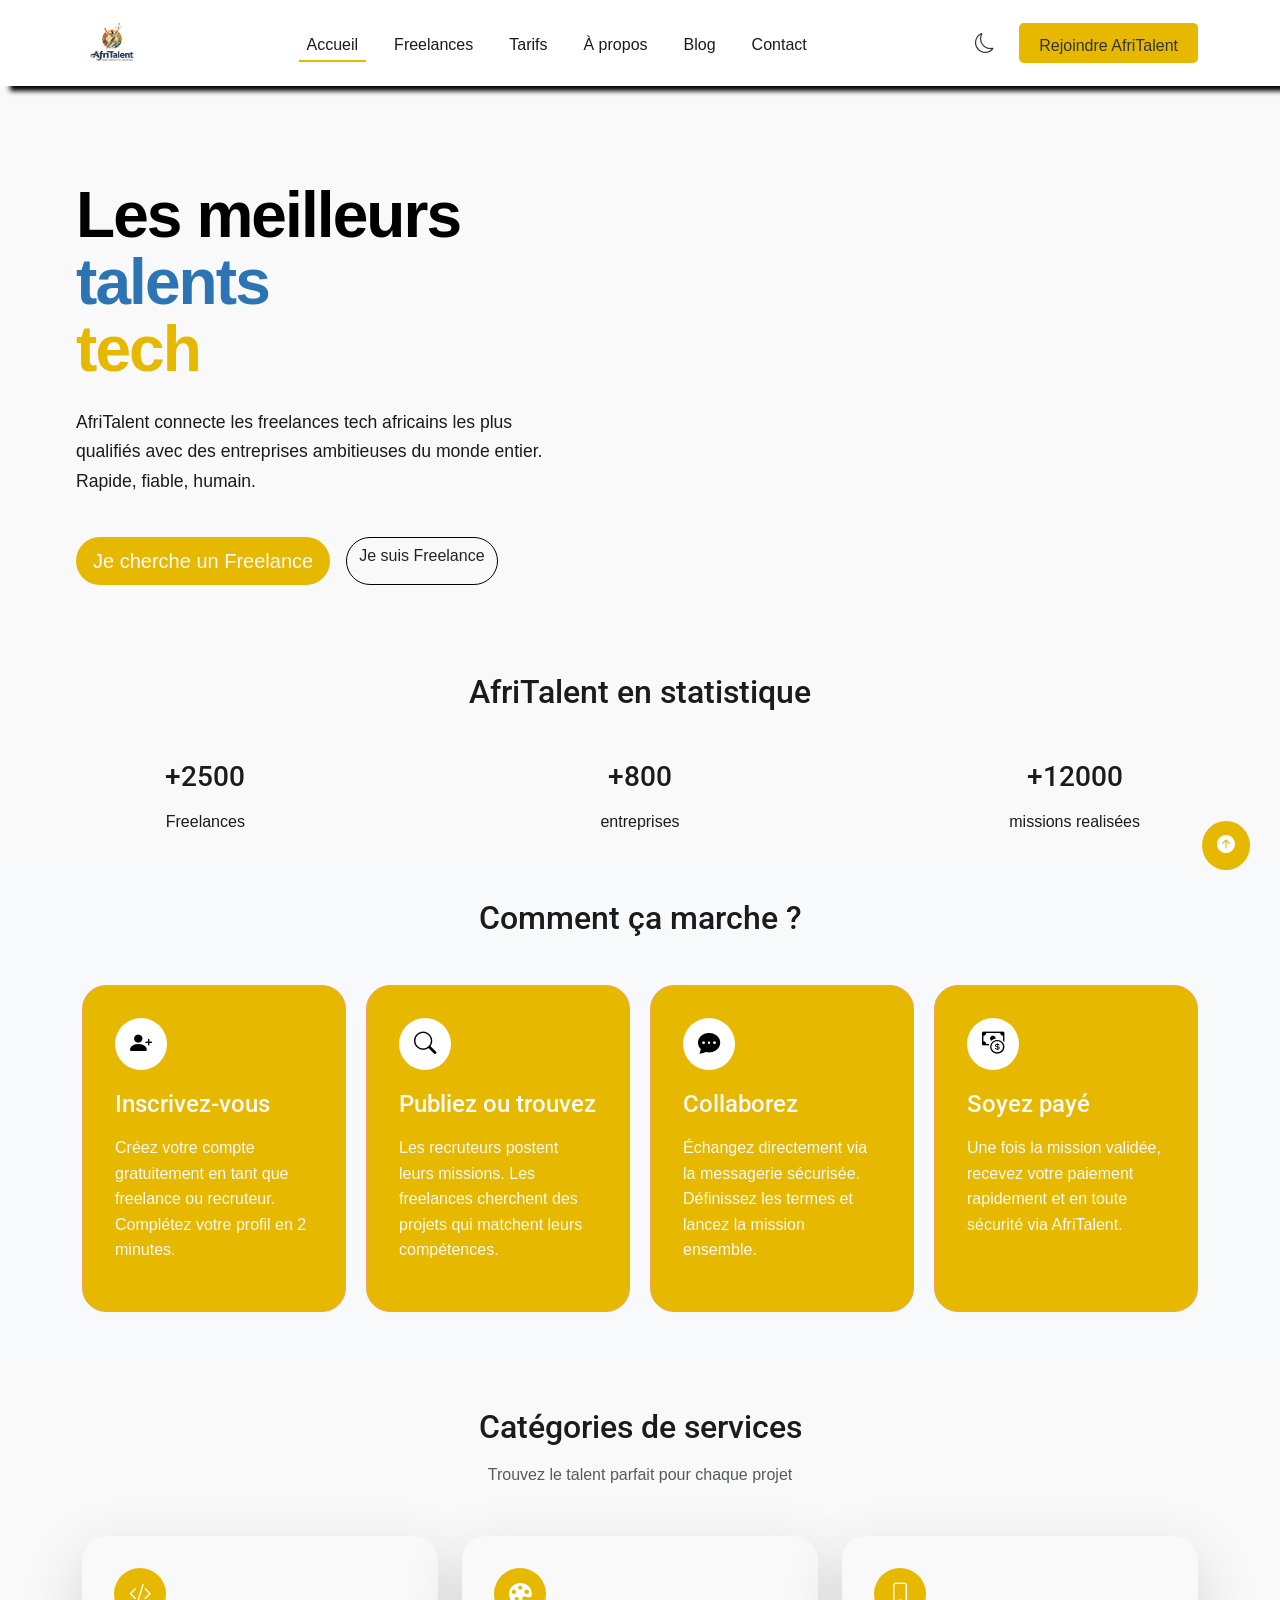
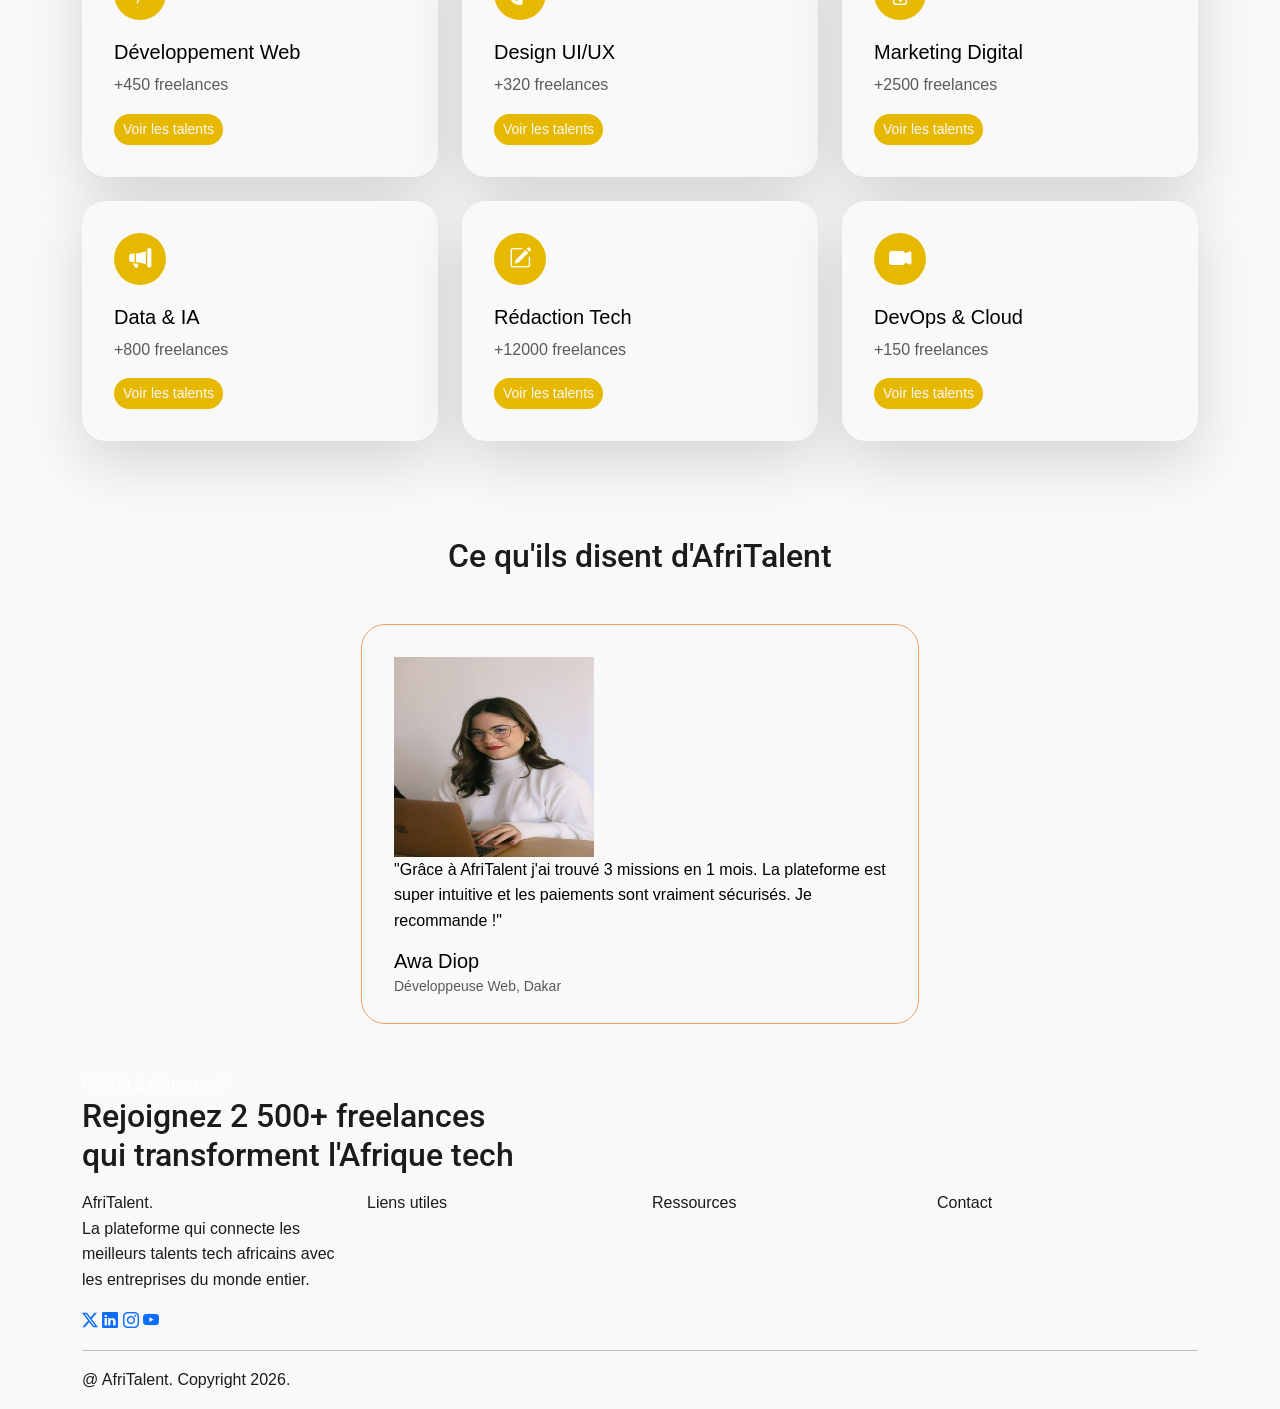
==== commit 58ce86b7: "JS : dark mode avec localStorage, navbar dynamique au scroll" ====
--- a/index.html
+++ b/index.html
@@ -18,49 +18,7 @@
 </head>
 
 <body>
-  <!-- <header>
-    <nav class="navbar navbar-expand-lg navbar-light bg-light fixed-top">
-      <div class="container">
-        <a class="navbar-brand" href="#">
-          <div class="img-logo"><img src="images/logo.png" alt=""></div>
-        </a>
-        
-        <button class="navbar-toggler" type="button" data-bs-toggle="collapse" data-bs-target="#navMenu"
-          aria-controls="navMenu" aria-expanded="false" aria-label="Ouvrir le menu">
-          <span class="navbar-toggler-icon"></span>
-        </button>
-
-        <div class="collapse navbar-collapse" id="navMenu">
-
-          <ul class="navbar-nav mx-auto gap-1">
-            <li class="nav-item">
-              <a class="nav-link active" aria-current="page" href="index.html" class="active">Acceuil</a>
-            </li>
-            <li class="nav-item">
-              <a class="nav-link " aria-current="page" href="freelances.html" class="active">Freelance</a>
-            </li>
-            <li class="nav-item">
-              <a class="nav-link " aria-current="page" href="tarifs.html" class="active">Tarifs</a>
-            </li>
-            <li class="nav-item">
-              <a class="nav-link " aria-current="page" href="about.html" class="active">A propos</a>
-            </li>
-            <li class="nav-item">
-              <a class="nav-link " aria-current="page" href="#blog" class="active">Blog</a>
-            </li>
-            <li class="nav-item">
-              <a class="nav-link " aria-current="page" href="contact.html" class="active">Contact</a>
-            </li>
-          </ul>
-        </div>
-        <div class="d-flex aline-items-center gap-3">
-          <a href="freelances.html" class="btn-primary-custom nav-cta" aria-label="Rejoindre AfriTalent">
-            Rejoindre AfriTalent</a>
-        </div>
-      </div>
-      </div>
-    </nav>
-  </header> -->
+
   <header>
   <nav class="navbar navbar-expand-lg bg-white">
     <div class="container">
@@ -103,7 +61,10 @@
           </li>
         </ul>
 
-        <div class="d-flex align-items-center">
+        <div class="d-flex align-items-center gap-4">
+          <button class="theme-btn" id="themeToggle">
+            <i class="bi bi-moon theme-icon"></i>
+          </button>
           <a href="freelances.html" class="btn-primary-custom">
             Rejoindre AfriTalent
           </a>
@@ -399,6 +360,9 @@
       </div>
     </footer>
 
+    <button id="backToTop" class="back-to-top">
+   <i class="bi bi-arrow-up-circle-fill"></i>
+    </button>
 
     <script src="https://cdn.jsdelivr.net/npm/bootstrap@5.2.3/dist/js/bootstrap.bundle.min.js"></script>
     <script src="js/main.js"></script>
--- a/css/style.css
+++ b/css/style.css
@@ -77,12 +77,53 @@
   color: black;
   border: 1px solid rgb(230, 184, 0);
 }
-
+.theme-btn{
+  border: none;
+  background:transparent;
+  font-size: 20px;
+  cursor: pointer;
+  margin-left: 20px;
+  color: #333;
+}
+body.dark {
+  background: #121212;
+  color: white;
+}
+
+body.dark .navbar {
+  background: #1e1e1e !important;
+}
+
+body.dark .nav-link {
+  color: white !important;
+}
 .navbar a {
   text-decoration: none;
   color: #333;
   padding-bottom: 5px;
   position: relative;
+}
+.back-to-top{
+  position: fixed;
+  bottom: 30px;
+  right: 30px;
+  background: rgb(230, 184, 0);
+  color: white;
+  border: none;
+  padding: 10px 15px;
+  border-radius: 50%;
+  /* display: none; */
+  cursor: pointer;
+  font-size: 18px;
+}
+.back-to-top.show {
+  display: block;
+}
+
+.navbar.scrolled {
+  background: white !important;
+  box-shadow: 0 4px 20px rgba(0,0,0,0.1);
+  padding: 5px 0;
 }
 
 .navbar a::after {
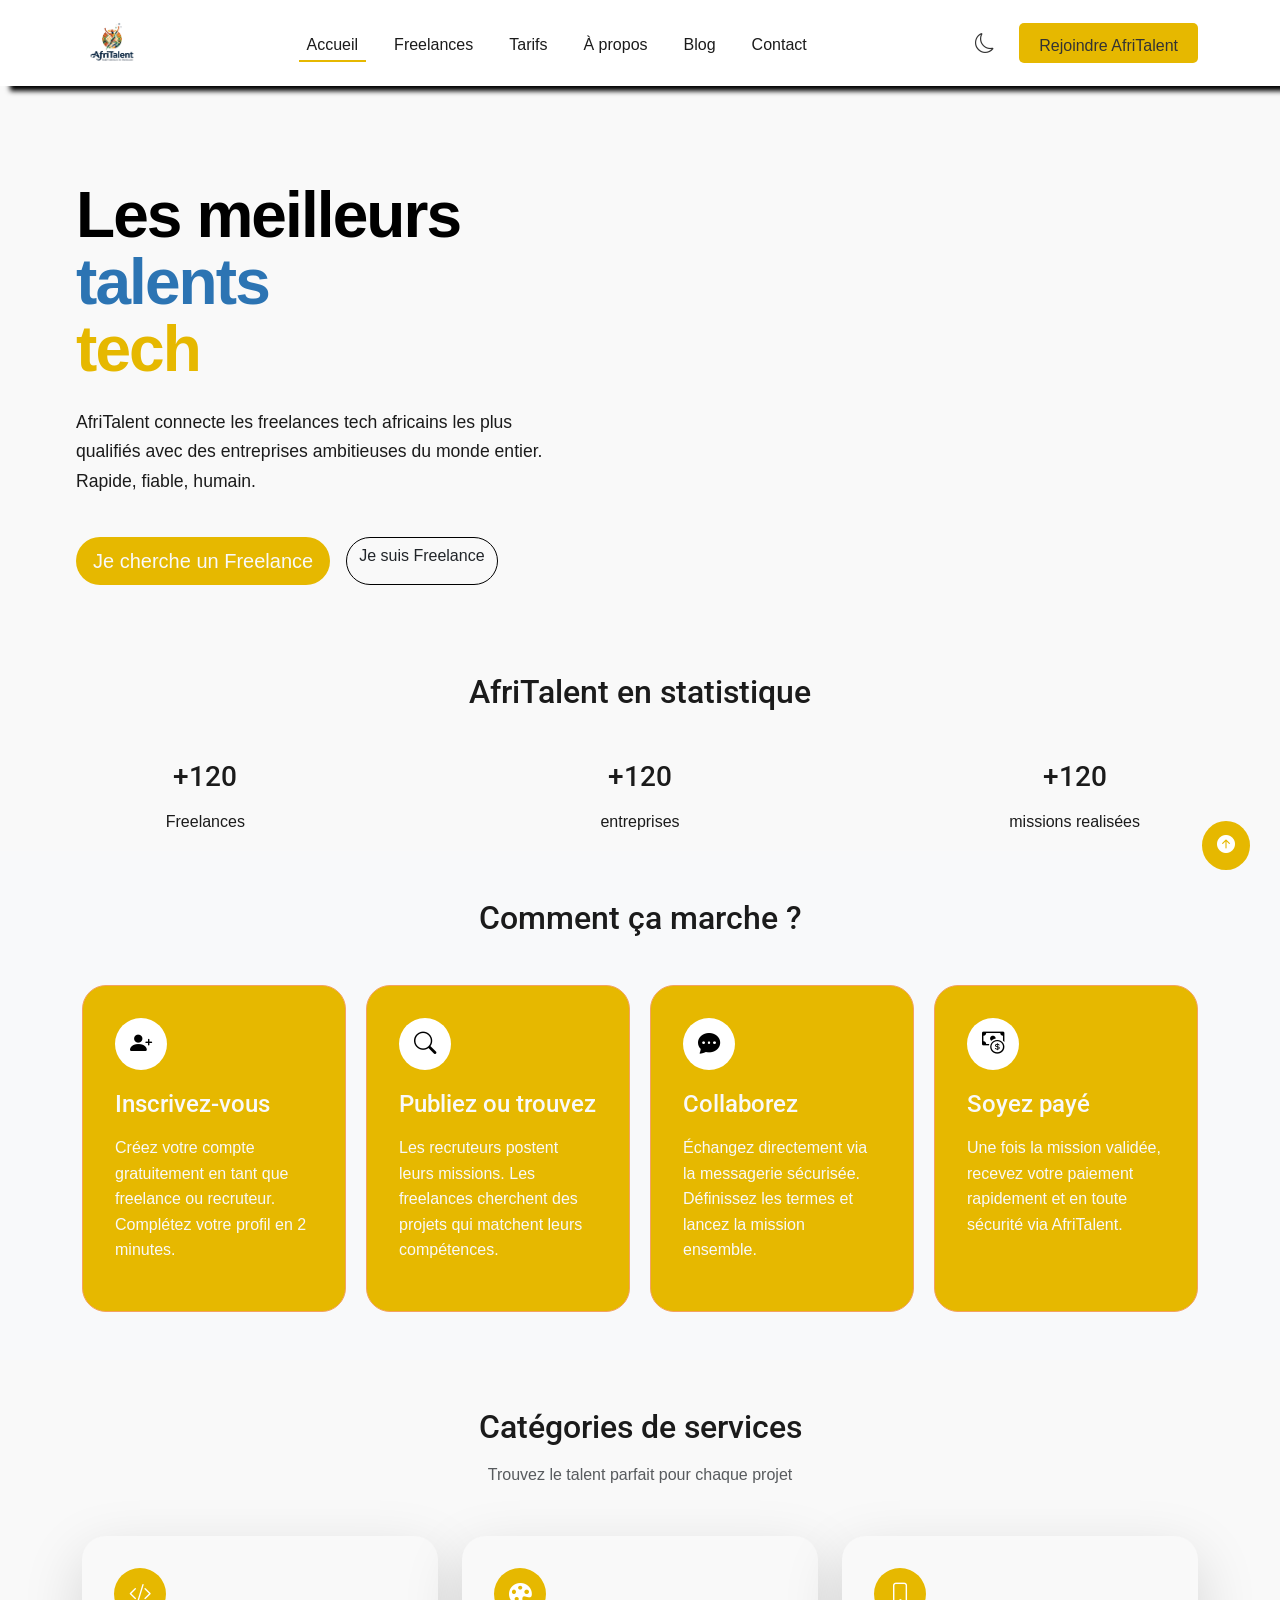
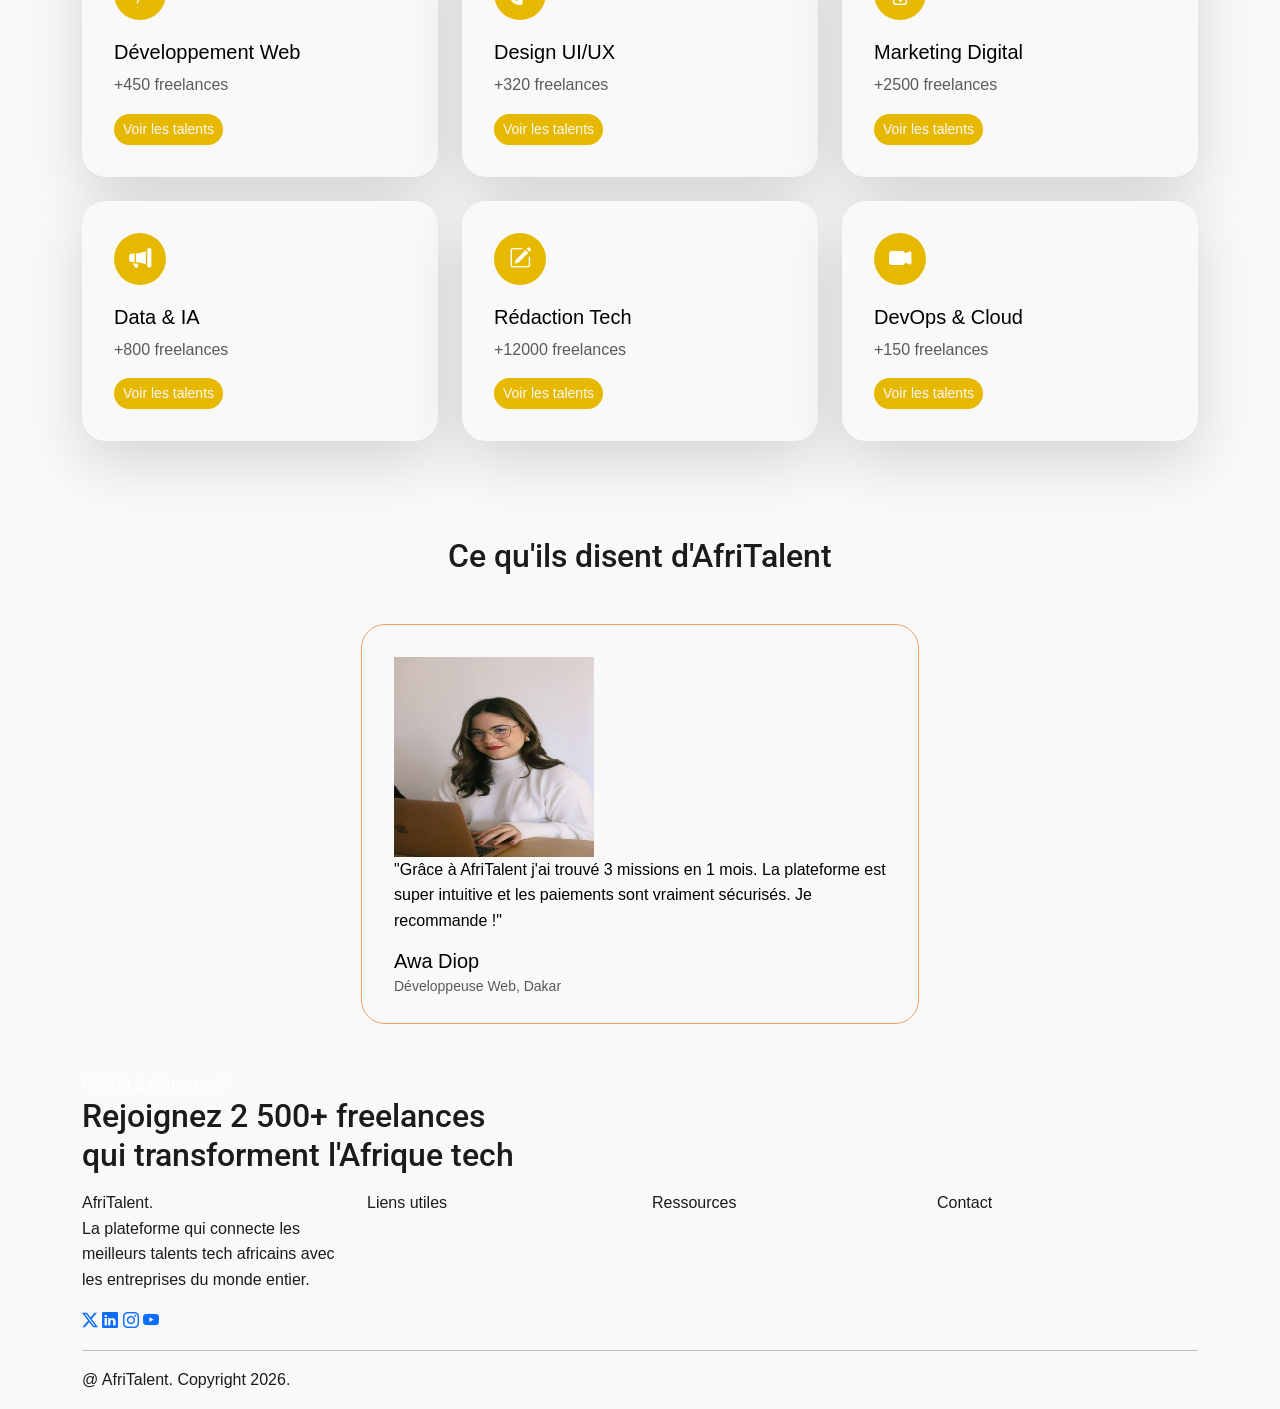
==== commit f9a37f57: "JS : compteurs animés au scroll et animations fade-in des sections" ====
--- a/index.html
+++ b/index.html
@@ -76,7 +76,7 @@
 </header>
 
   <main>
-    <section class="hero">
+    <section class="hero fad-section">
       <div class="container py-4">
         <h1 class="hero-title" id="hero-title">Les meilleurs <br> <span class="accent">talents</span><br>
           <span class="accent-green">tech</span>
@@ -92,8 +92,8 @@
           </a>
         </div>
     </section>
-    <section id="statistique">
-      <h2>AfriTalent en statistique</h2>
+    <section id="statistique fad-section">
+      <h2 class="text-center">AfriTalent en statistique</h2>
       <div class="row text-center mt-5 stats-container">
         <div class="col-md-4 col-lg-4">
           <h3 class="counter" data-bs-target="2500">+2500</h3>
@@ -112,7 +112,7 @@
 
     <!-- Comment ça marche -->
 
-    <section class="py-5 bg-light">
+    <section class="py-5 bg-light fad-section">
       <div class="container">
         <h2 class="text-center mb-5">Comment ça marche ?</h2>
 
@@ -159,7 +159,7 @@
 
     <!-- Category -->
 
-    <section class="categories py-5">
+    <section class="categories py-5 fad-section">
       <div class="container">
         <h2 class="text-center mb-3">Catégories de services</h2>
         <p class="text-center text-muted mb-5">Trouvez le talent parfait pour chaque projet</p>
@@ -224,7 +224,7 @@
 
     <!-- Temoignage -->
 
-    <section class="témoignage py-5 bg-light">
+    <section class="témoignage py-5 bg-light fad-section">
       <div class="container">
         <h2 class="text-center mb-5">Ce qu'ils disent d'AfriTalent</h2>
 
@@ -292,7 +292,7 @@
     </section>
   </main>
 
-  <class="section-pad" aria-labelledby="cta-main-title">
+  <class="section-pad" aria-labelledby="cta-main-title fad-section">
     <div class="container">
       <div class="cta-banner fade-in-up">
         <div class="section-eyebrow"
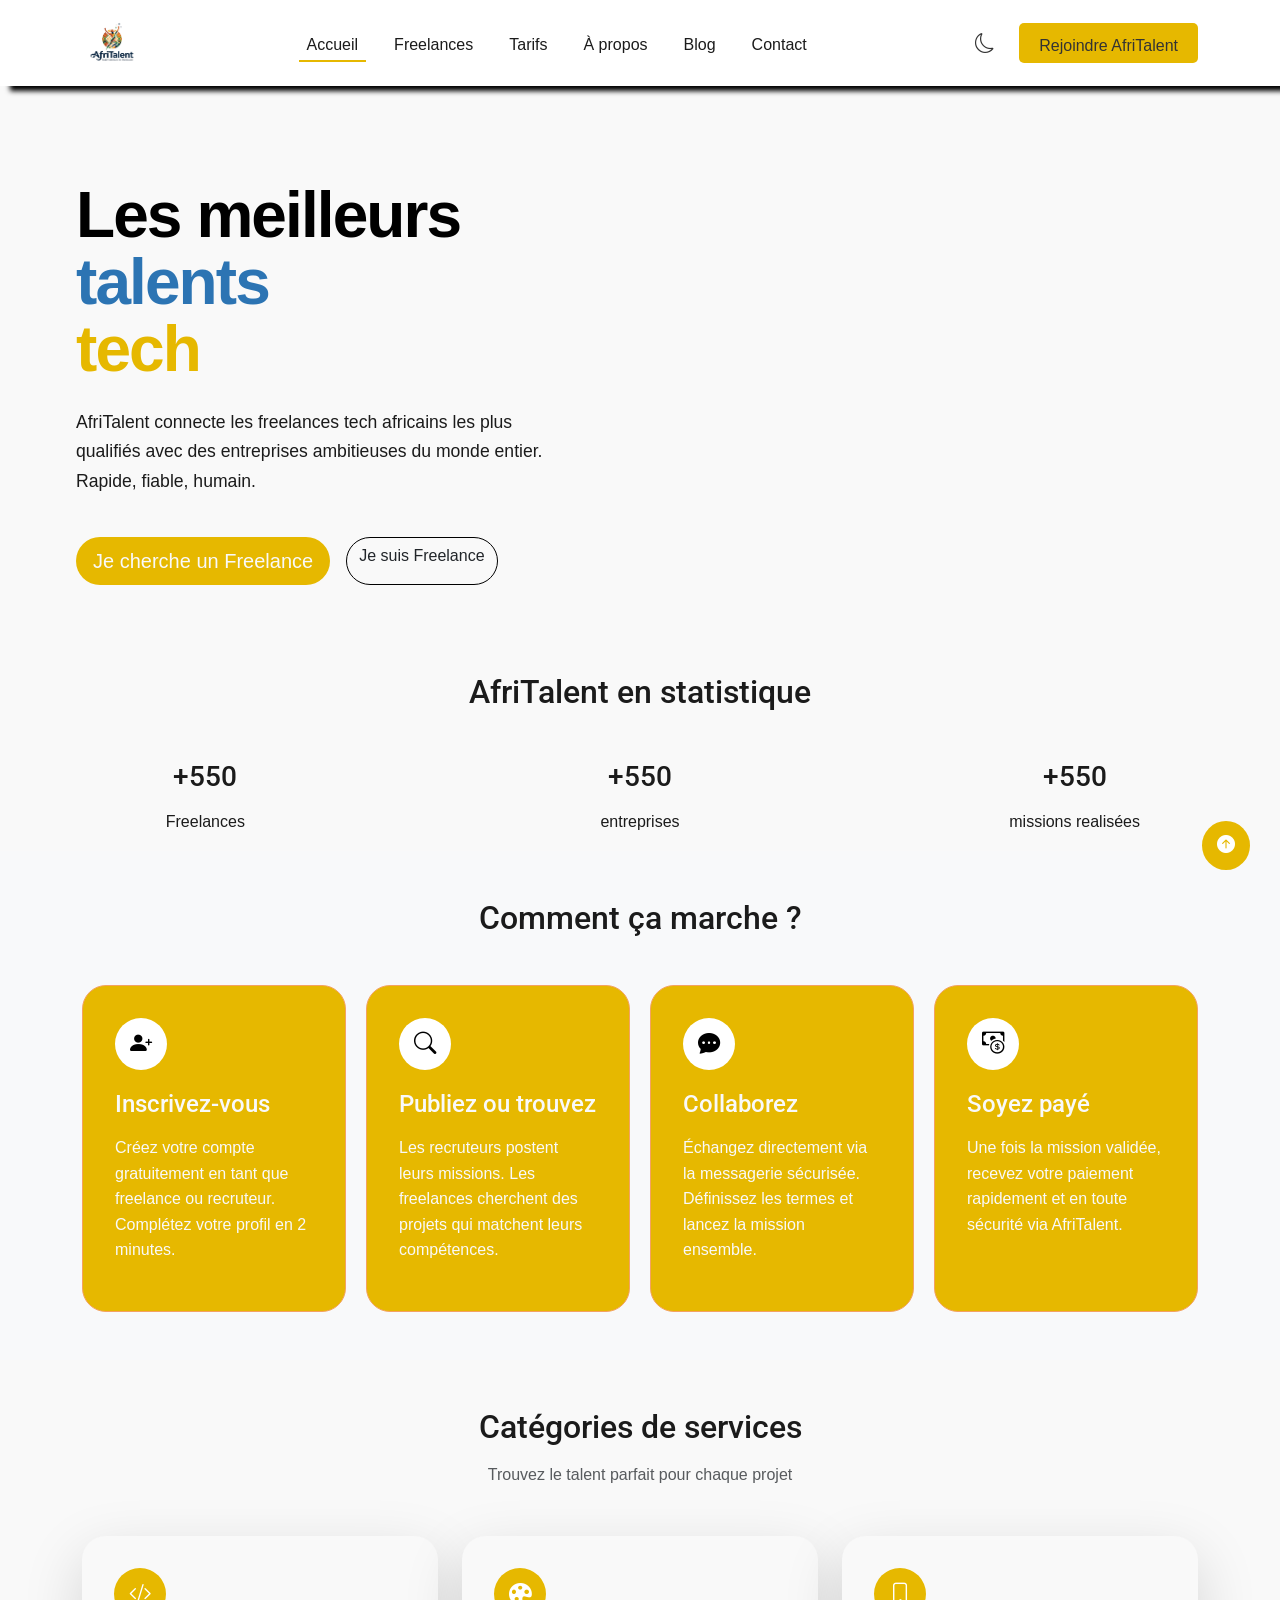
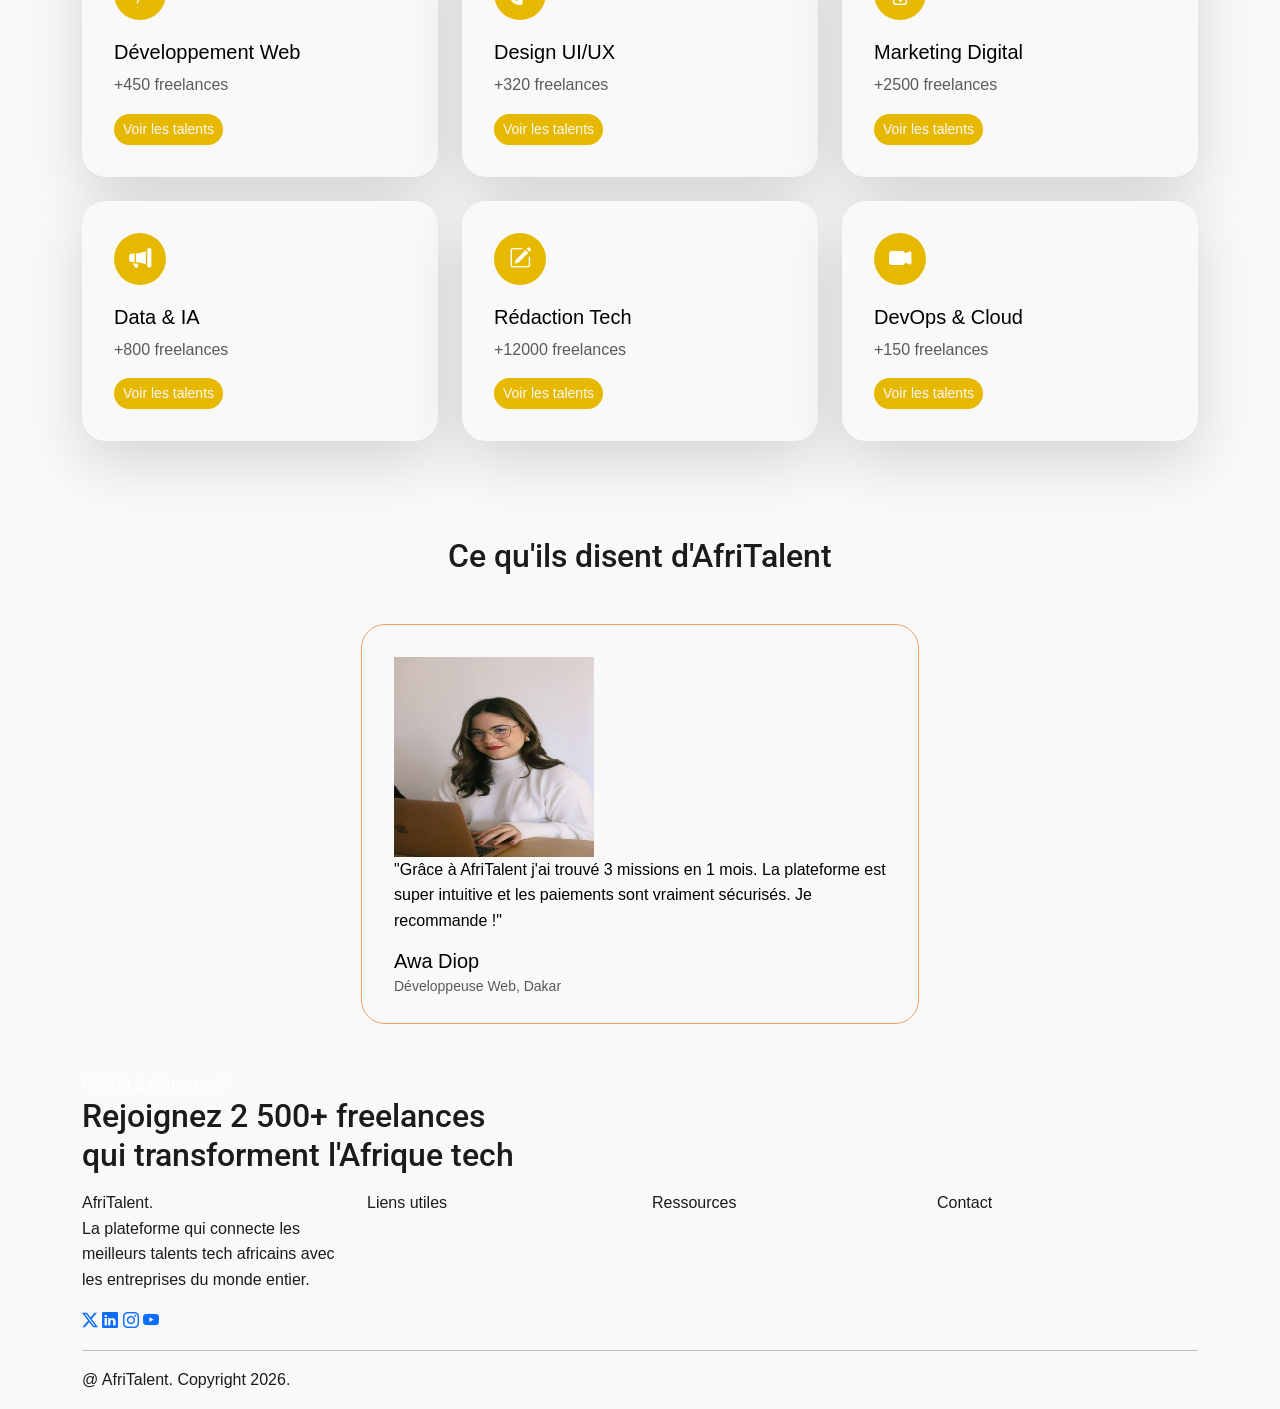
==== commit 9a417fef: "JS : filtrage dynamique des freelances et validation du formulaire de contact" ====
--- a/index.html
+++ b/index.html
@@ -20,7 +20,7 @@
 <body>
 
   <header>
-  <nav class="navbar navbar-expand-lg bg-white">
+  <nav class="navbar navbar-expand-lg bg-white" id="navbar">
     <div class="container">
 
       <a class="navbar-brand img-logo" href="index.html">
--- a/css/style.css
+++ b/css/style.css
@@ -348,3 +348,140 @@
 
 
 
+/* CONTAINER */
+.freelance {
+    max-width: 1200px;
+    margin: auto;
+}
+
+/* FILTER BAR */
+.filter-bar {
+    display: flex;
+    flex-wrap: wrap;
+    gap: 10px;
+    justify-content: center;
+    padding: 1rem;
+    background: #111;
+    border-radius: 50px;
+}
+
+.filter-btn {
+    padding: 10px 18px;
+    border-radius: 30px;
+    border: 1px solid #444;
+    background: #000;
+    color: #fff;
+    cursor: pointer;
+    transition: 0.3s;
+}
+
+.filter-btn:hover {
+    background: #222;
+}
+
+.filter-btn.active {
+    background: #ffd700;
+    color: #111;
+    font-weight: bold;
+}
+
+/* CARDS */
+.freelance-card-wrapper {
+    transition: all 0.3s ease;
+}
+
+.freelance-card {
+    background: #fff;
+    border: 1px solid #eee;
+    border-radius: 20px;
+    padding: 20px;
+    text-align: center;
+    transition: 0.3s;
+}
+
+.freelance-card:hover {
+    transform: translateY(-6px);
+    box-shadow: 0 10px 25px rgba(0,0,0,0.15);
+}
+
+/* AVATAR */
+.freelance-avatar {
+    width: 90px;
+    height: 90px;
+    margin: auto;
+    border-radius: 50%;
+    overflow: hidden;
+    border: 3px solid #ffd700;
+}
+
+.freelance-avatar img {
+    width: 100%;
+    height: 100%;
+    object-fit: cover;
+}
+
+/* TEXT */
+.freelance-name {
+    font-size: 18px;
+    margin: 10px 0 5px;
+    color: #111;
+}
+
+.freelance-specialty {
+    color: #111;
+    background: #fff7cc;
+    display: inline-block;
+    padding: 4px 10px;
+    border-radius: 20px;
+    font-size: 12px;
+}
+
+/* BIO */
+.freelance-bio {
+    font-size: 13px;
+    color: #444;
+    margin: 10px 0;
+}
+
+/* TAGS */
+.skill-tags span {
+    display: inline-block;
+    background: #fff7cc;
+    color: #111;
+    padding: 4px 10px;
+    border-radius: 15px;
+    font-size: 11px;
+    margin: 3px;
+}
+
+/* PRICE */
+.freelance-rate {
+    font-size: 20px;
+    font-weight: bold;
+    margin: 10px 0;
+    color: #111;
+}
+
+/* BUTTON */
+.btn-custom {
+    display: inline-block;
+    padding: 10px 15px;
+    background: #111;
+    color: #ffd700;
+    text-decoration: none;
+    border-radius: 30px;
+    transition: 0.3s;
+}
+
+.btn-custom:hover {
+    background: #ffd700;
+    color: #111;
+}
+
+/* HIDE */
+.hide {
+    display: none !important;
+}
+
+
+
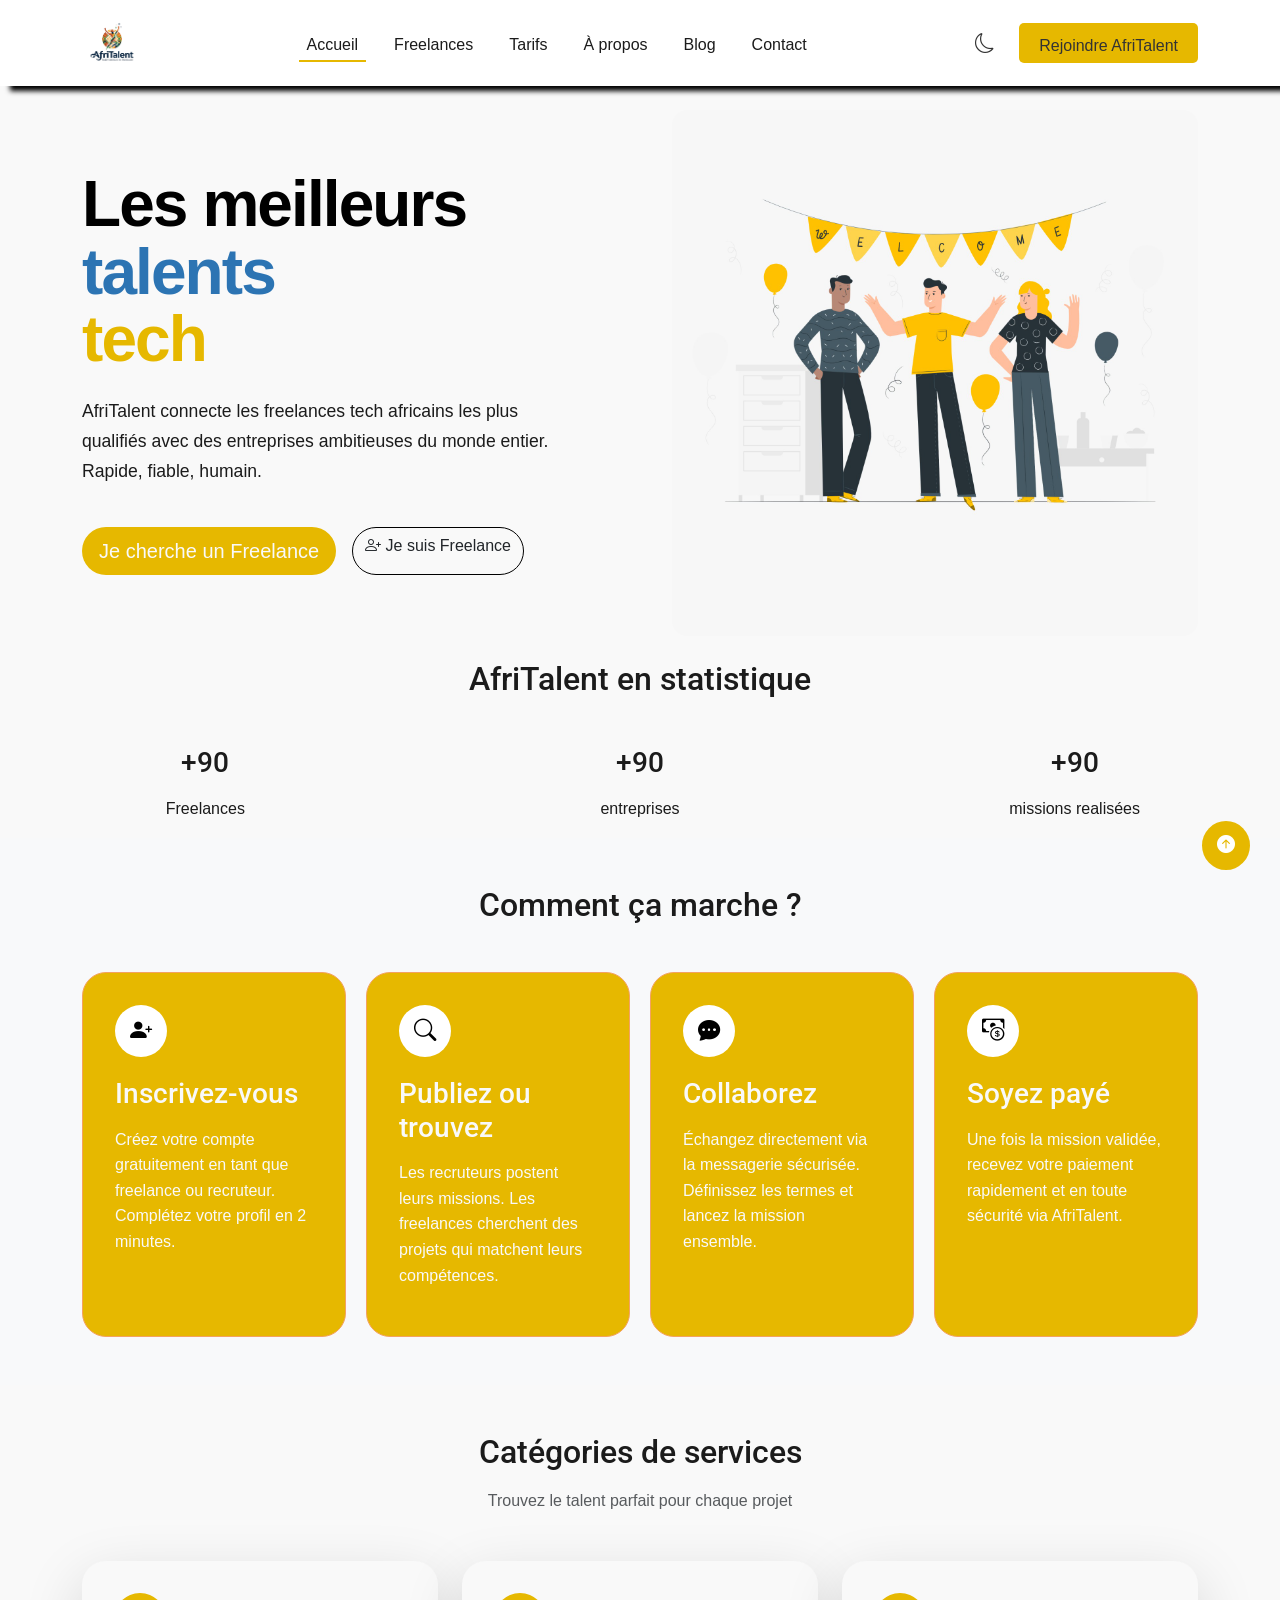
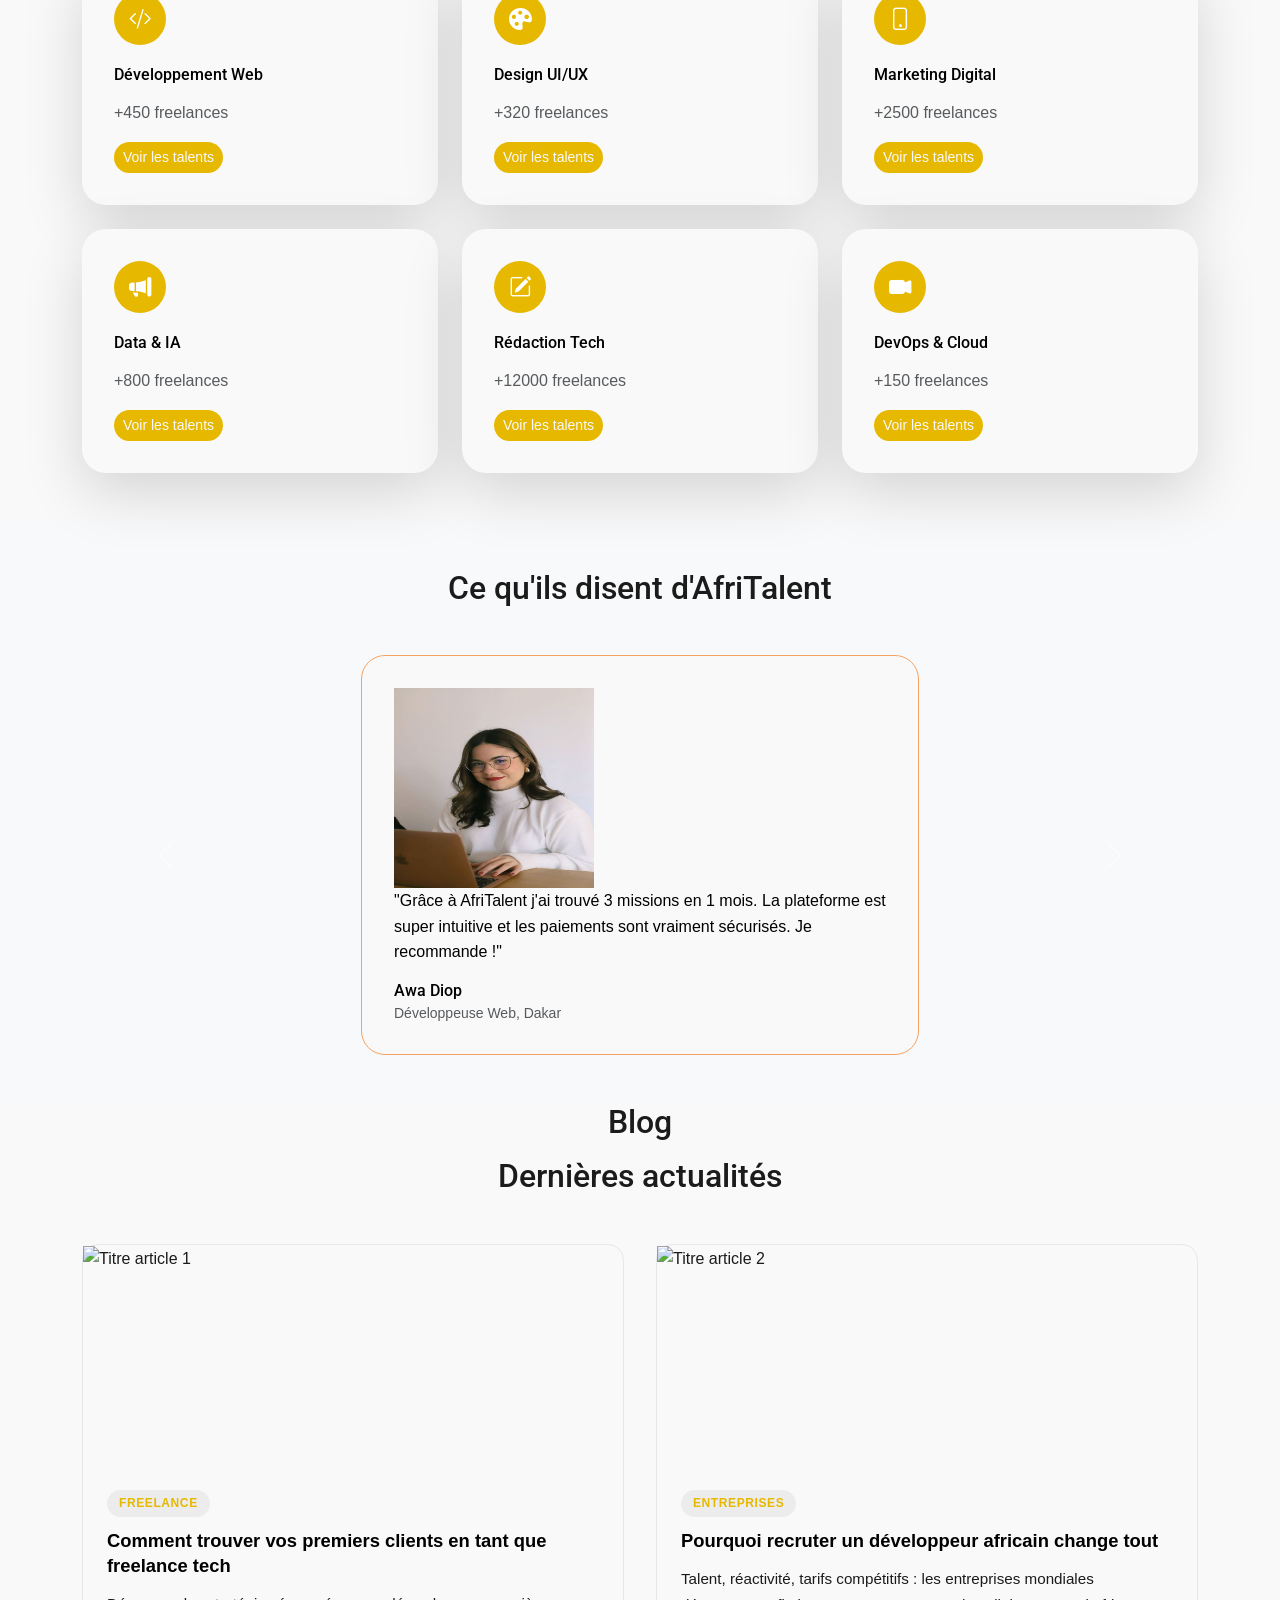
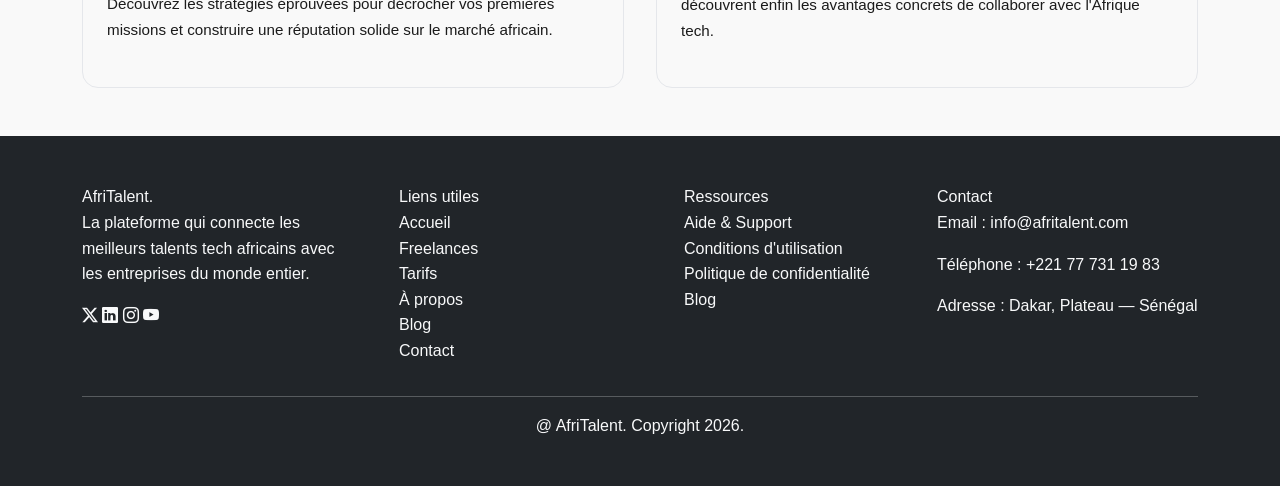
==== commit 5286789b: "Finalisation : corrections responsive, optimisation du code et commentaires" ====
--- a/index.html
+++ b/index.html
@@ -1,12 +1,12 @@
-<!DOCTYPE html>
-<html lang="en">
+<!doctype html>
+<html lang="fr">
 
 <head>
   <meta charset="UTF-8">
   <meta name="viewport" content="width=device-width, initial-scale=1.0">
   <title>AfriTalent</title>
   <link href="https://cdn.jsdelivr.net/npm/bootstrap@5.2.3/dist/css/bootstrap.min.css" rel="stylesheet">
-  <link rel="stylesheet" href="https://cdn.jsdelivr.net/npm/bootstrap-icons@1.11.3/font/bootstrap-icons.min.css" />
+  <link rel="stylesheet" href="https://cdn.jsdelivr.net/npm/bootstrap-icons@1.11.3/font/bootstrap-icons.min.css">
   <link rel="stylesheet" href="css/style.css">
   <!-- Fonts -->
   <link rel="preconnect" href="https://fonts.googleapis.com">
@@ -14,85 +14,90 @@
   <link
     href="https://fonts.googleapis.com/css2?family=Poiret+One&family=Roboto:ital,wght@0,100..900;1,100..900&display=swap"
     rel="stylesheet">
-
 </head>
 
 <body>
-
   <header>
-  <nav class="navbar navbar-expand-lg bg-white" id="navbar">
-    <div class="container">
-
-      <a class="navbar-brand img-logo" href="index.html">
-        <img src="images/logo.png" alt="AfriTalent Logo">
-      </a>
-
-      <button
-        class="navbar-toggler"
-        type="button"
-        data-bs-toggle="collapse"
-        data-bs-target="#navbarNav"
-        aria-controls="navbarNav"
-        aria-expanded="false"
-        aria-label="Ouvrir le menu">
-        <span class="navbar-toggler-icon"></span>
-      </button>
-
-      <div class="collapse navbar-collapse" id="navbarNav">
-
-        <ul class="navbar-nav mx-auto gap-1">
-          <li class="nav-item">
-            <a class="nav-link active" href="index.html">Accueil</a>
-          </li>
-          <li class="nav-item">
-            <a class="nav-link" href="freelances.html">Freelances</a>
-          </li>
-          <li class="nav-item">
-            <a class="nav-link" href="tarifs.html">Tarifs</a>
-          </li>
-          <li class="nav-item">
-            <a class="nav-link" href="about.html">À propos</a>
-          </li>
-          <li class="nav-item">
-            <a class="nav-link" href="#blog">Blog</a>
-          </li>
-          <li class="nav-item">
-            <a class="nav-link" href="contact.html">Contact</a>
-          </li>
-        </ul>
-
-        <div class="d-flex align-items-center gap-4">
-          <button class="theme-btn" id="themeToggle">
-            <i class="bi bi-moon theme-icon"></i>
-          </button>
-          <a href="freelances.html" class="btn-primary-custom">
-            Rejoindre AfriTalent
-          </a>
-        </div>
-
-      </div>
- </div>
-  </nav>
-</header>
+    <nav class="navbar navbar-expand-lg bg-white" id="navbar">
+      <div class="container">
+        <a class="navbar-brand img-logo" href="index.html">
+          <img src="images/logo.png" alt="AfriTalent Logo">
+        </a>
+
+        <button class="navbar-toggler" type="button" data-bs-toggle="collapse" data-bs-target="#navbarNav"
+          aria-controls="navbarNav" aria-expanded="false" aria-label="Ouvrir le menu">
+          <span class="navbar-toggler-icon"></span>
+        </button>
+
+        <div class="collapse navbar-collapse" id="navbarNav">
+          <ul class="navbar-nav mx-auto gap-1">
+            <li class="nav-item">
+              <a class="nav-link active" href="index.html">Accueil</a>
+            </li>
+            <li class="nav-item">
+              <a class="nav-link" href="freelances.html">Freelances</a>
+            </li>
+            <li class="nav-item">
+              <a class="nav-link" href="tarifs.html">Tarifs</a>
+            </li>
+            <li class="nav-item">
+              <a class="nav-link" href="about.html">À propos</a>
+            </li>
+            <li class="nav-item">
+              <a class="nav-link" href="#blog">Blog</a>
+            </li>
+            <li class="nav-item">
+              <a class="nav-link" href="contact.html">Contact</a>
+            </li>
+          </ul>
+
+          <div class="d-flex align-items-center gap-4">
+            <button class="theme-btn" id="themeToggle">
+              <i class="bi bi-moon theme-icon"></i>
+            </button>
+            <a href="freelances.html" class="btn-primary-custom">
+              Rejoindre AfriTalent
+            </a>
+          </div>
+        </div>
+      </div>
+    </nav>
+  </header>
 
   <main>
     <section class="hero fad-section">
       <div class="container py-4">
-        <h1 class="hero-title" id="hero-title">Les meilleurs <br> <span class="accent">talents</span><br>
-          <span class="accent-green">tech</span>
-        </h1>
-        <p class="hero-subtitle">AfriTalent connecte les freelances tech africains les plus qualifiés
-          avec des entreprises ambitieuses du monde entier. Rapide, fiable, humain.</p>
-        <div class="hero-cta d-flex gap-3 justify-content-left">
-          <a href="freelances.html" class="btn btn-hero btn-lg">
-            Je cherche un Freelance
-          </a>
-          <a href="tarifs.html" class="btn btn-hero2 btn-mg" <i class="bi bi-person-plus"></i>
-            Je suis Freelance
-          </a>
-        </div>
-    </section>
-    <section id="statistique fad-section">
+        <div class="hero-inner">
+          <div class="hero-content">
+            <h1 class="hero-title" id="hero-title">
+              Les meilleurs <br>
+              <span class="accent">talents</span><br>
+              <span class="accent-green">tech</span>
+            </h1>
+            <p class="hero-subtitle">
+              AfriTalent connecte les freelances tech africains les plus
+              qualifiés avec des entreprises ambitieuses du monde entier.
+              Rapide, fiable, humain.
+            </p>
+            <div class="hero-cta d-flex gap-3 justify-content-left">
+              <a href="freelances.html" class="btn btn-hero btn-lg">
+                Je cherche un Freelance
+              </a>
+              <a href="tarifs.html" class="btn btn-hero2 btn-mg">
+                <i class="bi bi-person-plus"></i> Je suis Freelance
+              </a>
+            </div>
+          </div>
+
+          <!-- image -->
+          <div class="hero-image">
+            <img src="images/Welcome.jpeg" alt="Freelance tech africain">
+          </div>
+        </div>
+      </div>
+    </section>
+
+    <section class="fad-section" id="statistique">
       <h2 class="text-center">AfriTalent en statistique</h2>
       <div class="row text-center mt-5 stats-container">
         <div class="col-md-4 col-lg-4">
@@ -105,7 +110,7 @@
         </div>
         <div class="col-md-4 col-lg-4">
           <h3 class="counter" data-bs-target="12000">+12000</h3>
-          <p> missions realisées</p>
+          <p>missions realisées</p>
         </div>
       </div>
     </section>
@@ -117,32 +122,36 @@
         <h2 class="text-center mb-5">Comment ça marche ?</h2>
 
         <div class="bento-grid">
-
           <div class="bento-card card-1">
             <div class="bento-icon">
               <i class="bi bi-person-plus-fill"></i>
             </div>
-            <h4>Inscrivez-vous</h4>
-            <p>Créez votre compte gratuitement en tant que freelance ou recruteur. Complétez votre profil en 2 minutes.
+            <h3>Inscrivez-vous</h3>
+            <p>
+              Créez votre compte gratuitement en tant que freelance ou
+              recruteur. Complétez votre profil en 2 minutes.
             </p>
           </div>
 
           <div class="bento-card card-2">
             <div class="bento-icon">
-
               <i class="bi bi-search"></i>
             </div>
-            <h4>Publiez ou trouvez</h4>
-            <p>Les recruteurs postent leurs missions. Les freelances cherchent des projets qui matchent leurs
-              compétences.</p>
+            <h3>Publiez ou trouvez</h3>
+            <p>
+              Les recruteurs postent leurs missions. Les freelances cherchent
+              des projets qui matchent leurs compétences.
+            </p>
           </div>
 
           <div class="bento-card card-3">
             <div class="bento-icon">
               <i class="bi bi-chat-dots-fill"></i>
             </div>
-            <h4>Collaborez</h4>
-            <p>Échangez directement via la messagerie sécurisée. Définissez les termes et lancez la mission ensemble.
+            <h3>Collaborez</h3>
+            <p>
+              Échangez directement via la messagerie sécurisée. Définissez les
+              termes et lancez la mission ensemble.
             </p>
           </div>
 
@@ -150,8 +159,11 @@
             <div class="bento-icon">
               <i class="bi bi-cash-coin"></i>
             </div>
-            <h4>Soyez payé</h4>
-            <p>Une fois la mission validée, recevez votre paiement rapidement et en toute sécurité via AfriTalent.</p>
+            <h3>Soyez payé</h3>
+            <p>
+              Une fois la mission validée, recevez votre paiement rapidement
+              et en toute sécurité via AfriTalent.
+            </p>
           </div>
         </div>
       </div>
@@ -162,13 +174,15 @@
     <section class="categories py-5 fad-section">
       <div class="container">
         <h2 class="text-center mb-3">Catégories de services</h2>
-        <p class="text-center text-muted mb-5">Trouvez le talent parfait pour chaque projet</p>
+        <p class="text-center text-muted mb-5">
+          Trouvez le talent parfait pour chaque projet
+        </p>
 
         <div class="row g-4">
           <div class="col-lg-4 col-md-6">
             <div class="category-card">
               <i class="bi bi-code-slash icon-category"></i>
-              <h5>Développement Web</h5>
+              <h3 class="fs-6">Développement Web</h3>
               <p class="text-muted">+450 freelances</p>
               <a href="freelances.html?cat=dev-web" class="btn btn-hero btn-sm">Voir les talents</a>
             </div>
@@ -177,7 +191,7 @@
           <div class="col-lg-4 col-md-6">
             <div class="category-card">
               <i class="bi bi-palette-fill icon-category"></i>
-              <h5>Design UI/UX</h5>
+              <h3 class="fs-6">Design UI/UX</h3>
               <p class="text-muted">+320 freelances</p>
               <a href="freelances.html?cat=design" class="btn btn-hero btn-sm">Voir les talents</a>
             </div>
@@ -186,7 +200,7 @@
           <div class="col-lg-4 col-md-6">
             <div class="category-card">
               <i class="bi bi-phone icon-category"></i>
-              <h5>Marketing Digital</h5>
+              <h3 class="fs-6">Marketing Digital</h3>
               <p class="text-muted">+2500 freelances</p>
               <a href="freelances.html?cat=mobile" class="btn btn-hero btn-sm">Voir les talents</a>
             </div>
@@ -195,7 +209,7 @@
           <div class="col-lg-4 col-md-6">
             <div class="category-card">
               <i class="bi bi-megaphone-fill icon-category"></i>
-              <h5>Data & IA</h5>
+              <h3 class="fs-6">Data & IA</h3>
               <p class="text-muted">+800 freelances</p>
               <a href="freelances.html?cat=marketing" class="btn btn-hero btn-sm">Voir les talents</a>
             </div>
@@ -204,7 +218,7 @@
           <div class="col-lg-4 col-md-6">
             <div class="category-card">
               <i class="bi bi-pencil-square icon-category"></i>
-              <h5>Rédaction Tech</h5>
+              <h3 class="fs-6">Rédaction Tech</h3>
               <p class="text-muted">+12000 freelances</p>
               <a href="freelances.html?cat=redaction" class="btn btn-hero btn-sm">Voir les talents</a>
             </div>
@@ -213,7 +227,7 @@
           <div class="col-lg-4 col-md-6">
             <div class="category-card">
               <i class="bi bi-camera-video-fill icon-category"></i>
-              <h5>DevOps & Cloud</h5>
+              <h3 class="fs-6">DevOps & Cloud</h3>
               <p class="text-muted">+150 freelances</p>
               <a href="freelances.html?cat=video" class="btn btn-hero btn-sm">Voir les talents</a>
             </div>
@@ -230,22 +244,20 @@
 
         <div id="temoignagesCarousel" class="carousel slide" data-bs-ride="carousel">
           <div class="carousel-inner">
-
-
             <div class="carousel-item active">
               <div class="temoignage-card mx-auto">
                 <div class="img-carousel">
                   <img src="images/imgA.jpg" class="img" alt="Awa Diop">
                 </div>
                 <p class="temoignage-text">
-                  "Grâce à AfriTalent j'ai trouvé 3 missions en 1 mois. La plateforme est super intuitive et les
-                  paiements sont vraiment sécurisés. Je recommande !"
+                  "Grâce à AfriTalent j'ai trouvé 3 missions en 1 mois. La
+                  plateforme est super intuitive et les paiements sont
+                  vraiment sécurisés. Je recommande !"
                 </p>
-                <h5 class="mb-0">Awa Diop</h5>
+                <h3 class="mb-0 fs-6">Awa Diop</h3>
                 <small class="text-muted">Développeuse Web, Dakar</small>
               </div>
             </div>
-
 
             <div class="carousel-item">
               <div class="temoignage-card mx-auto">
@@ -253,14 +265,14 @@
                   <img src="images/imgB.jpg" class="img" alt="Adja Sow">
                 </div>
                 <p class="temoignage-text">
-                  "En tant que startup, on galérait à recruter. AfriTalent nous a mis en relation avec un dev senior en
-                  24h. Qualité et rapidité au rendez-vous."
+                  "En tant que startup, on galérait à recruter. AfriTalent
+                  nous a mis en relation avec un dev senior en 24h. Qualité et
+                  rapidité au rendez-vous."
                 </p>
-                <h5 class="mb-0">Adja Sow</h5>
+                <h3 class="mb-0 fs-6">Adja Sow</h3>
                 <small class="text-muted">CEO, TechSahel</small>
               </div>
             </div>
-
 
             <div class="carousel-item">
               <div class="temoignage-card mx-auto">
@@ -268,14 +280,14 @@
                   <img src="images/imgC.jpg" class="img" alt="Fatou Ndiaye">
                 </div>
                 <p class="temoignage-text">
-                  "Le système d'escrow m'a rassurée pour ma première mission. J'ai été payée dès la livraison validée.
-                  Zéro stress, 100% pro."
+                  "Le système d'escrow m'a rassurée pour ma première mission.
+                  J'ai été payée dès la livraison validée. Zéro stress, 100%
+                  pro."
                 </p>
-                <h5 class="mb-0">Fatou Ndiaye</h5>
+                <h3 class="mb-0 fs-6">Fatou Ndiaye</h3>
                 <small class="text-muted">Designer UI/UX, Abidjan</small>
               </div>
             </div>
-
           </div>
 
           <!-- Boutons précédent/suivant -->
@@ -290,82 +302,134 @@
         </div>
       </div>
     </section>
+
+    <!-- Blog -->
+
+    <section class="section-pad fad-section" aria-labelledby="blog-title" id="blog">
+      <div class="container">
+        <div class="section-header text-center mb-5">
+          <h2 class="section-eyebrow">Blog</h2>
+          <h2 id="blog-title">Dernières actualités</h2>
+        </div>
+
+        <div class="blog-grid">
+          <article class="blog-card">
+            <div class="blog-card-img">
+              <img src="images/Blog.png" alt="Titre article 1">
+            </div>
+            <div class="blog-card-body">
+              <span class="blog-tag">Freelance</span>
+              <h3 class="blog-card-title">
+                Comment trouver vos premiers clients en tant que freelance
+                tech
+              </h3>
+              <p class="blog-card-text">
+                Découvrez les stratégies éprouvées pour décrocher vos
+                premières missions et construire une réputation solide sur le
+                marché africain.
+              </p>
+            </div>
+          </article>
+
+          <article class="blog-card">
+            <div class="blog-card-img">
+              <img src="images/Blog.png" alt="Titre article 2">
+            </div>
+            <div class="blog-card-body">
+              <span class="blog-tag">Entreprises</span>
+              <h3 class="blog-card-title">
+                Pourquoi recruter un développeur africain change tout
+              </h3>
+              <p class="blog-card-text">
+                Talent, réactivité, tarifs compétitifs : les entreprises
+                mondiales découvrent enfin les avantages concrets de
+                collaborer avec l'Afrique tech.
+              </p>
+            </div>
+          </article>
+        </div>
+      </div>
+    </section>
   </main>
 
-  <class="section-pad" aria-labelledby="cta-main-title fad-section">
+  <!-- Footer -->
+
+  <footer class="footer py-5 bg-dark text-light mt-5">
     <div class="container">
-      <div class="cta-banner fade-in-up">
-        <div class="section-eyebrow"
-          style="background:rgba(255,255,255,0.15); color:#fff; border-color:rgba(255,255,255,0.3);">
-          Prêt(e) à démarrer ?
-        </div>
-        <h2 class="cta-title" id="cta-main-title">
-          Rejoignez 2 500+ freelances<br>qui transforment l'Afrique tech
-        </h2>
+      <div class="row g-4">
+        <!-- Colonne 1 : Marque -->
+        <div class="col-lg-3 col-md-6">
+          <div class="footer-brand">AfriTalent<span>.</span></div>
+          <p class="footer-desc">
+            La plateforme qui connecte les meilleurs talents tech africains
+            avec les entreprises du monde entier.
+          </p>
+          <div class="footer-social" role="navigation" aria-label="Réseaux sociaux AfriTalent">
+            <a href="#" class="social-icon" aria-label="Twitter AfriTalent"><i class="bi bi-twitter-x"
+                aria-hidden="true"></i></a>
+            <a href="#" class="social-icon" aria-label="LinkedIn AfriTalent"><i class="bi bi-linkedin"
+                aria-hidden="true"></i></a>
+            <a href="#" class="social-icon" aria-label="Instagram AfriTalent"><i class="bi bi-instagram"
+                aria-hidden="true"></i></a>
+            <a href="#" class="social-icon" aria-label="YouTube AfriTalent"><i class="bi bi-youtube"
+                aria-hidden="true"></i></a>
+          </div>
+        </div>
+
+        <!-- Colonne 2 : Liens utiles -->
+        <div class="col-lg-3 col-md-6">
+          <ul class="footer-links">
+            <li class="footer-heading">Liens utiles</li>
+            <li><a href="index.html">Accueil</a></li>
+            <li><a href="freelances.html">Freelances</a></li>
+            <li><a href="tarifs.html">Tarifs</a></li>
+            <li><a href="about.html">À propos</a></li>
+            <li><a href="#blog">Blog</a></li>
+            <li><a href="contact.html">Contact</a></li>
+          </ul>
+        </div>
+
+        <!-- Colonne 3 : Ressources -->
+        <div class="col-lg-3 col-md-6">
+          <ul class="footer-links">
+            <li class="footer-heading">Ressources</li>
+            <li><a href="#">Aide & Support</a></li>
+            <li><a href="#">Conditions d'utilisation</a></li>
+            <li><a href="#">Politique de confidentialité</a></li>
+            <li><a href="#">Blog</a></li>
+          </ul>
+        </div>
+
+        <!-- Colonne 4 : Contact -->
+        <div class="col-lg-3 col-md-6">
+          <div class="footer-heading">Contact</div>
+          <p class="footer-contact">
+            Email :
+            <a href="mailto:info@afritalent.com">info@afritalent.com</a>
+          </p>
+          <p class="footer-contact">
+            Téléphone : <a href="tel:+221123456789">+221 77 731 19 83</a>
+          </p>
+          <p class="footer-contact">Adresse : Dakar, Plateau — Sénégal</p>
+        </div>
+      </div>
+
+      <hr class="footer-divider">
+
+      <div class="">
+        <p class="footer-copy text-center mb-0">
+          @ <span class="current-year"></span> AfriTalent. Copyright 2026.
+        </p>
       </div>
     </div>
-
-    <!-- Footer -->
-
-    <footer>
-      <div class="container">
-        <div class="row g-4">
-
-          <!-- Colonne 1 : Marque -->
-          <div class="col-lg-3 col-md-6">
-            <div class="footer-brand">AfriTalent<span>.</span></div>
-            <p class="footer-desc">La plateforme qui connecte les meilleurs talents tech africains avec les entreprises
-              du monde entier.</p>
-            <div class="footer-social" aria-label="Réseaux sociaux AfriTalent">
-              <a href="#" class="social-icon" aria-label="Twitter AfriTalent"><i class="bi bi-twitter-x"
-                  aria-hidden="true"></i></a>
-              <a href="#" class="social-icon" aria-label="LinkedIn AfriTalent"><i class="bi bi-linkedin"
-                  aria-hidden="true"></i></a>
-              <a href="#" class="social-icon" aria-label="Instagram AfriTalent"><i class="bi bi-instagram"
-                  aria-hidden="true"></i></a>
-              <a href="#" class="social-icon" aria-label="YouTube AfriTalent"><i class="bi bi-youtube"
-                  aria-hidden="true"></i></a>
-            </div>
-          </div>
-
-          <!-- Colonne 2 : Liens utiles -->
-          <div class="col-lg-3 col-md-6">
-            <div class="footer-heading">Liens utiles</div>
-
-          </div>
-
-          <!-- Colonne 3 : Ressources -->
-          <div class="col-lg-3 col-md-6">
-            <div class="footer-heading">Ressources</div>
-
-          </div>
-
-          <!-- Colonne 4 : Contact -->
-          <div class="col-lg-3 col-md-6">
-            <div class="footer-heading">Contact</div>
-
-          </div>
-
-        </div>
-
-        <hr class="footer-divider" />
-
-        <div class="d-flex justify-content-between align-items-center flex-wrap gap-2">
-          <p class="footer-copy">
-            @ <span class="current-year"></span> AfriTalent.
-            Copyright 2026.
-          </p>
-        </div>
-
-      </div>
-    </footer>
-
-    <button id="backToTop" class="back-to-top">
-   <i class="bi bi-arrow-up-circle-fill"></i>
-    </button>
-
-    <script src="https://cdn.jsdelivr.net/npm/bootstrap@5.2.3/dist/js/bootstrap.bundle.min.js"></script>
-    <script src="js/main.js"></script>
+  </footer>
+
+  <button id="backToTop" class="back-to-top">
+    <i class="bi bi-arrow-up-circle-fill"></i>
+  </button>
+
+  <script src="https://cdn.jsdelivr.net/npm/bootstrap@5.2.3/dist/js/bootstrap.bundle.min.js"></script>
+  <script src="js/main.js"></script>
 </body>
 
 </html>
--- a/css/style.css
+++ b/css/style.css
@@ -43,16 +43,27 @@
   margin-bottom: var(--spacing-md);
 }
 
-   /* NAVBAR */
+a {
+  text-decoration: none;
+  color: inherit;
+}
+
+li {
+  list-style: none;
+}
+
+/* NAVBAR */
 
 .navbar-brand {
   font-weight: bold;
   color: var(--color-primary) !important;
-  
-}
-.navbar{
+
+}
+
+.navbar {
   box-shadow: 10px 5px 5px black;
 }
+
 .nav-link {
   color: var(--color-dark) !important;
   margin: 0 var(--spacing-sm);
@@ -77,14 +88,16 @@
   color: black;
   border: 1px solid rgb(230, 184, 0);
 }
-.theme-btn{
+
+.theme-btn {
   border: none;
-  background:transparent;
+  background: transparent;
   font-size: 20px;
   cursor: pointer;
   margin-left: 20px;
   color: #333;
 }
+
 body.dark {
   background: #121212;
   color: white;
@@ -97,13 +110,15 @@
 body.dark .nav-link {
   color: white !important;
 }
+
 .navbar a {
   text-decoration: none;
   color: #333;
   padding-bottom: 5px;
   position: relative;
 }
-.back-to-top{
+
+.back-to-top {
   position: fixed;
   bottom: 30px;
   right: 30px;
@@ -112,17 +127,17 @@
   border: none;
   padding: 10px 15px;
   border-radius: 50%;
-  /* display: none; */
   cursor: pointer;
   font-size: 18px;
 }
+
 .back-to-top.show {
   display: block;
 }
 
 .navbar.scrolled {
   background: white !important;
-  box-shadow: 0 4px 20px rgba(0,0,0,0.1);
+  box-shadow: 0 4px 20px rgba(0, 0, 0, 0.1);
   padding: 5px 0;
 }
 
@@ -154,13 +169,34 @@
 /*  HERO  */
 .hero {
   min-height: 60vh;
-  display: grid;
-  grid-template-columns: 1fr 1fr;
+  position: relative;
+}
+
+.hero-inner {
+  display: flex;
   align-items: center;
-  padding: 72px 3rem 4rem 4rem;
   gap: 4rem;
-  position: relative;
-}
+}
+
+.hero-content {
+  flex: 1;
+}
+
+.hero-image {
+  flex: 1;
+  display: flex;
+  justify-content: center;
+  align-items: center;
+}
+
+.hero-image img {
+  width: 100%;
+  max-width: 600px;
+  height: auto;
+  object-fit: cover;
+  border-radius: 16px;
+}
+
 
 .hero-title {
   font-family: 'Syne', sans-serif;
@@ -254,22 +290,24 @@
   color: black;
   border-radius: 50px;
 }
+
 /* categories */
-.category-card{
+.category-card {
   background-color: var(--color-light);
   border-radius: 24px;
-  /* border: 1px solid #F4A261; */
   padding: 2rem;
   color: black;
   transition: all 0.3s cubic-bezier(0.4, 0, 0.2, 1);
   box-shadow: 0 20px 60px rgba(0, 0, 0, 0.15);
 }
-.category-card:hover{
+
+.category-card:hover {
   box-shadow: 0 20px 60px rgba(0, 0, 0, 0.15);
- border-bottom: 2px solid var(--color-accent);
-  color: black;
-  }
-.icon-category{
+  border-bottom: 2px solid var(--color-accent);
+  color: black;
+}
+
+.icon-category {
   width: 52px;
   height: 52px;
   display: flex;
@@ -281,8 +319,9 @@
   color: white;
   border-radius: 50px;
 }
+
 /* temogniage */
-.temoignage-card{
+.temoignage-card {
   background-color: var(--color-light);
   border-radius: 24px;
   border: 1px solid #F4A261;
@@ -291,33 +330,241 @@
   transition: all 0.3s cubic-bezier(0.4, 0, 0.2, 1);
   width: 50%;
   height: 400px;
-  
-}
-
-.img-carousel img{
+
+}
+
+.img-carousel img {
   height: 200px;
   width: 200px;
 }
 
+/* BLOG */
+.blog-grid {
+  display: grid;
+  grid-template-columns: 1fr 1fr;
+  gap: 2rem;
+}
+
+.blog-card {
+  border: 1px solid #e5e7eb;
+  border-radius: 16px;
+}
+
+.blog-card:hover {
+  box-shadow: 0 12px 32px rgba(0, 0, 0, 0.08);
+}
+
+.blog-card-img {
+  width: 100%;
+  height: 220px;
+}
+
+.blog-card-img img {
+  width: 100%;
+  height: 100%;
+  object-fit: cover;
+  transition: transform 0.3s ease;
+}
+
+.blog-card-body {
+  padding: 1.5rem;
+}
+
+.blog-tag {
+  display: inline-block;
+  font-size: 0.75rem;
+  font-weight: 600;
+  text-transform: uppercase;
+  letter-spacing: 0.05em;
+  color: var(--color-accent);
+  background: rgba(0, 0, 0, 0.05);
+  padding: 4px 12px;
+  border-radius: 50px;
+  margin-bottom: 0.75rem;
+}
+
+.blog-card-title {
+  font-family: "Syne", sans-serif;
+  font-size: 1.15rem;
+  font-weight: 700;
+  line-height: 1.35;
+  margin-bottom: 0.75rem;
+  color: black;
+}
+
+.blog-card-text {
+  font-size: 0.95rem;
+  color: var(--color-text-muted);
+  line-height: 1.7;
+  margin-bottom: 1.25rem;
+}
+
+
+/* CONTAINER */
+.freelance {
+  max-width: 1200px;
+  margin: auto;
+}
+
+/* FILTER BAR */
+.filter-bar {
+  display: flex;
+  flex-wrap: wrap;
+  gap: 10px;
+  justify-content: center;
+  padding: 1rem;
+  background: #111;
+  border-radius: 50px;
+}
+
+.filter-btn {
+  padding: 10px 18px;
+  border-radius: 30px;
+  border: 1px solid #444;
+  background: #000;
+  color: #fff;
+  cursor: pointer;
+  transition: 0.3s;
+}
+
+.filter-btn:hover {
+  background: #222;
+}
+
+.filter-btn.active {
+  background: #ffd700;
+  color: #111;
+  font-weight: bold;
+}
+
+/* CARDS */
+.freelance-card-wrapper {
+  transition: all 0.3s ease;
+}
+
+.freelance-card {
+  background: #fff;
+  border: 1px solid #eee;
+  border-radius: 20px;
+  padding: 20px;
+  text-align: center;
+  transition: 0.3s;
+}
+
+.freelance-card:hover {
+  transform: translateY(-6px);
+  box-shadow: 0 10px 25px rgba(0, 0, 0, 0.15);
+}
+
+/* AVATAR */
+.freelance-avatar {
+  width: 90px;
+  height: 90px;
+  margin: auto;
+  border-radius: 50%;
+  overflow: hidden;
+  border: 3px solid #ffd700;
+}
+
+.freelance-avatar img {
+  width: 100%;
+  height: 100%;
+  object-fit: cover;
+}
+
+/* TEXT */
+.freelance-name {
+  font-size: 18px;
+  margin: 10px 0 5px;
+  color: #111;
+}
+
+.freelance-specialty {
+  color: #111;
+  background: #fff7cc;
+  display: inline-block;
+  padding: 4px 10px;
+  border-radius: 20px;
+  font-size: 12px;
+}
+
+/* BIO */
+.freelance-bio {
+  font-size: 13px;
+  color: #444;
+  margin: 10px 0;
+}
+
+/* TAGS */
+.skill-tags span {
+  display: inline-block;
+  background: #fff7cc;
+  color: #111;
+  padding: 4px 10px;
+  border-radius: 15px;
+  font-size: 11px;
+  margin: 3px;
+}
+
+/* PRICE */
+.freelance-rate {
+  font-size: 20px;
+  font-weight: bold;
+  margin: 10px 0;
+  color: #111;
+}
+
+/* BUTTON */
+.btn-custom {
+  display: inline-block;
+  padding: 10px 15px;
+  background: #111;
+  color: #ffd700;
+  text-decoration: none;
+  border-radius: 30px;
+  transition: 0.3s;
+}
+
+.btn-custom:hover {
+  background: #ffd700;
+  color: #111;
+}
+
+/* HIDE */
+.hide {
+  display: none !important;
+}
+
+
+/* Responsive */
+@media (max-width: 768px) {
+  .blog-grid {
+    grid-template-columns: 1fr;
+  }
+
+  .hero-inner {
+    flex-direction: column;
+  }
+
+  .hero {
+    padding: 48px 1.5rem 3rem;
+  }
+
+  .bento-grid {
+
+    display: flex;
+    flex-direction: column;
+  }
+}
+
 @media (max-width: 375px) {
 
   .bento-grid {
-  /* display: grid; */
-  /* grid-template-columns: 1fr; */
-  display: flex;
-  flex-direction: column;
-}
-}
-
-@media (max-width: 768px) {
-
-  .bento-grid {
-  /* display: grid; */
-  /* grid-template-columns: 1fr; */
-  display: flex;
-  flex-direction: column;
-}
-  }
+    display: flex;
+    flex-direction: column;
+  }
+}
+
 @media (max-width: 991px) {
   .navbar-nav {
     text-align: center;
@@ -338,150 +585,13 @@
     height: 70px;
   }
 }
+
 @media (max-width: 1200px) {
 
   .bento-grid {
-  display: grid;
-  grid-template-columns: repeat(2, 1fr);
-}
-}
-
-
-
-/* CONTAINER */
-.freelance {
-    max-width: 1200px;
-    margin: auto;
-}
-
-/* FILTER BAR */
-.filter-bar {
-    display: flex;
-    flex-wrap: wrap;
-    gap: 10px;
-    justify-content: center;
-    padding: 1rem;
-    background: #111;
-    border-radius: 50px;
-}
-
-.filter-btn {
-    padding: 10px 18px;
-    border-radius: 30px;
-    border: 1px solid #444;
-    background: #000;
-    color: #fff;
-    cursor: pointer;
-    transition: 0.3s;
-}
-
-.filter-btn:hover {
-    background: #222;
-}
-
-.filter-btn.active {
-    background: #ffd700;
-    color: #111;
-    font-weight: bold;
-}
-
-/* CARDS */
-.freelance-card-wrapper {
-    transition: all 0.3s ease;
-}
-
-.freelance-card {
-    background: #fff;
-    border: 1px solid #eee;
-    border-radius: 20px;
-    padding: 20px;
-    text-align: center;
-    transition: 0.3s;
-}
-
-.freelance-card:hover {
-    transform: translateY(-6px);
-    box-shadow: 0 10px 25px rgba(0,0,0,0.15);
-}
-
-/* AVATAR */
-.freelance-avatar {
-    width: 90px;
-    height: 90px;
-    margin: auto;
-    border-radius: 50%;
-    overflow: hidden;
-    border: 3px solid #ffd700;
-}
-
-.freelance-avatar img {
-    width: 100%;
-    height: 100%;
-    object-fit: cover;
-}
-
-/* TEXT */
-.freelance-name {
-    font-size: 18px;
-    margin: 10px 0 5px;
-    color: #111;
-}
-
-.freelance-specialty {
-    color: #111;
-    background: #fff7cc;
-    display: inline-block;
-    padding: 4px 10px;
-    border-radius: 20px;
-    font-size: 12px;
-}
-
-/* BIO */
-.freelance-bio {
-    font-size: 13px;
-    color: #444;
-    margin: 10px 0;
-}
-
-/* TAGS */
-.skill-tags span {
-    display: inline-block;
-    background: #fff7cc;
-    color: #111;
-    padding: 4px 10px;
-    border-radius: 15px;
-    font-size: 11px;
-    margin: 3px;
-}
-
-/* PRICE */
-.freelance-rate {
-    font-size: 20px;
-    font-weight: bold;
-    margin: 10px 0;
-    color: #111;
-}
-
-/* BUTTON */
-.btn-custom {
-    display: inline-block;
-    padding: 10px 15px;
-    background: #111;
-    color: #ffd700;
-    text-decoration: none;
-    border-radius: 30px;
-    transition: 0.3s;
-}
-
-.btn-custom:hover {
-    background: #ffd700;
-    color: #111;
-}
-
-/* HIDE */
-.hide {
-    display: none !important;
-}
-
-
-
+    display: grid;
+    grid-template-columns: repeat(2, 1fr);
+  }
+}
+
+/* le media query est responsive web designe qui permet d'appliquée les conditions */
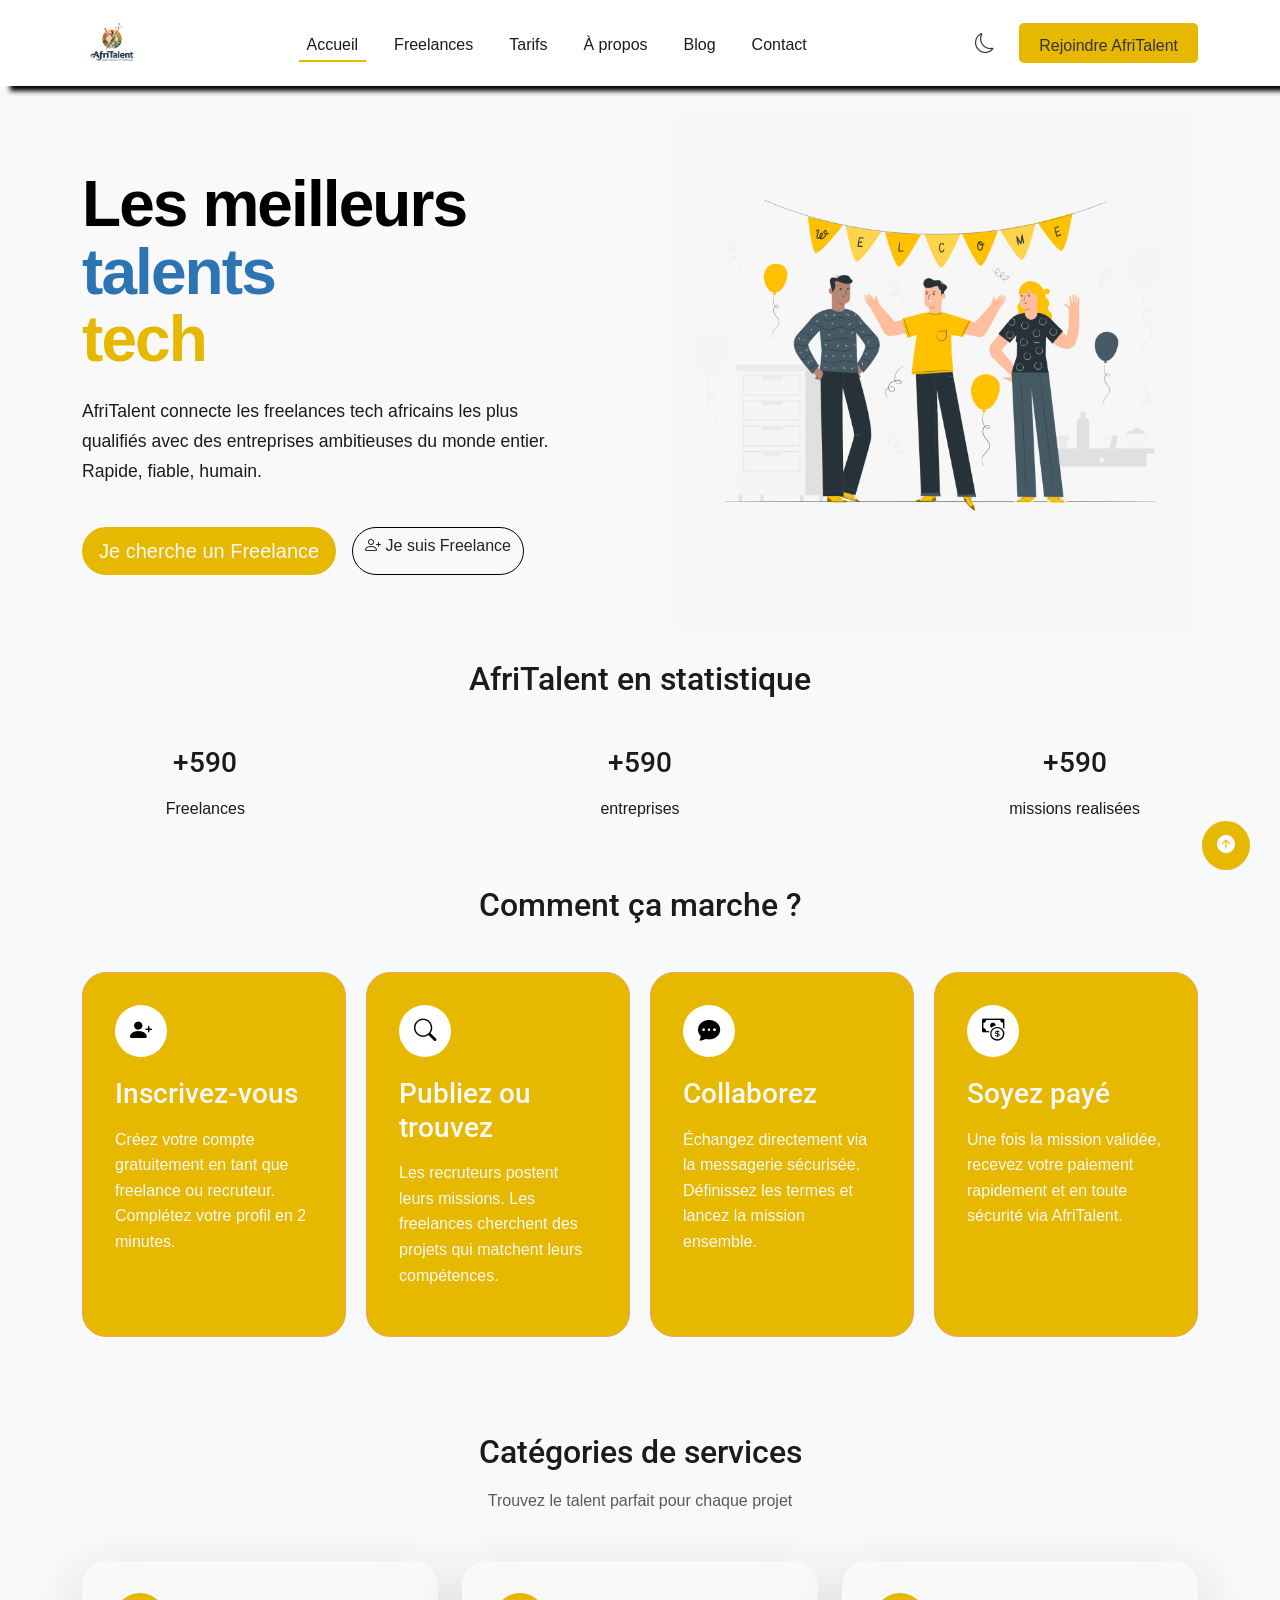
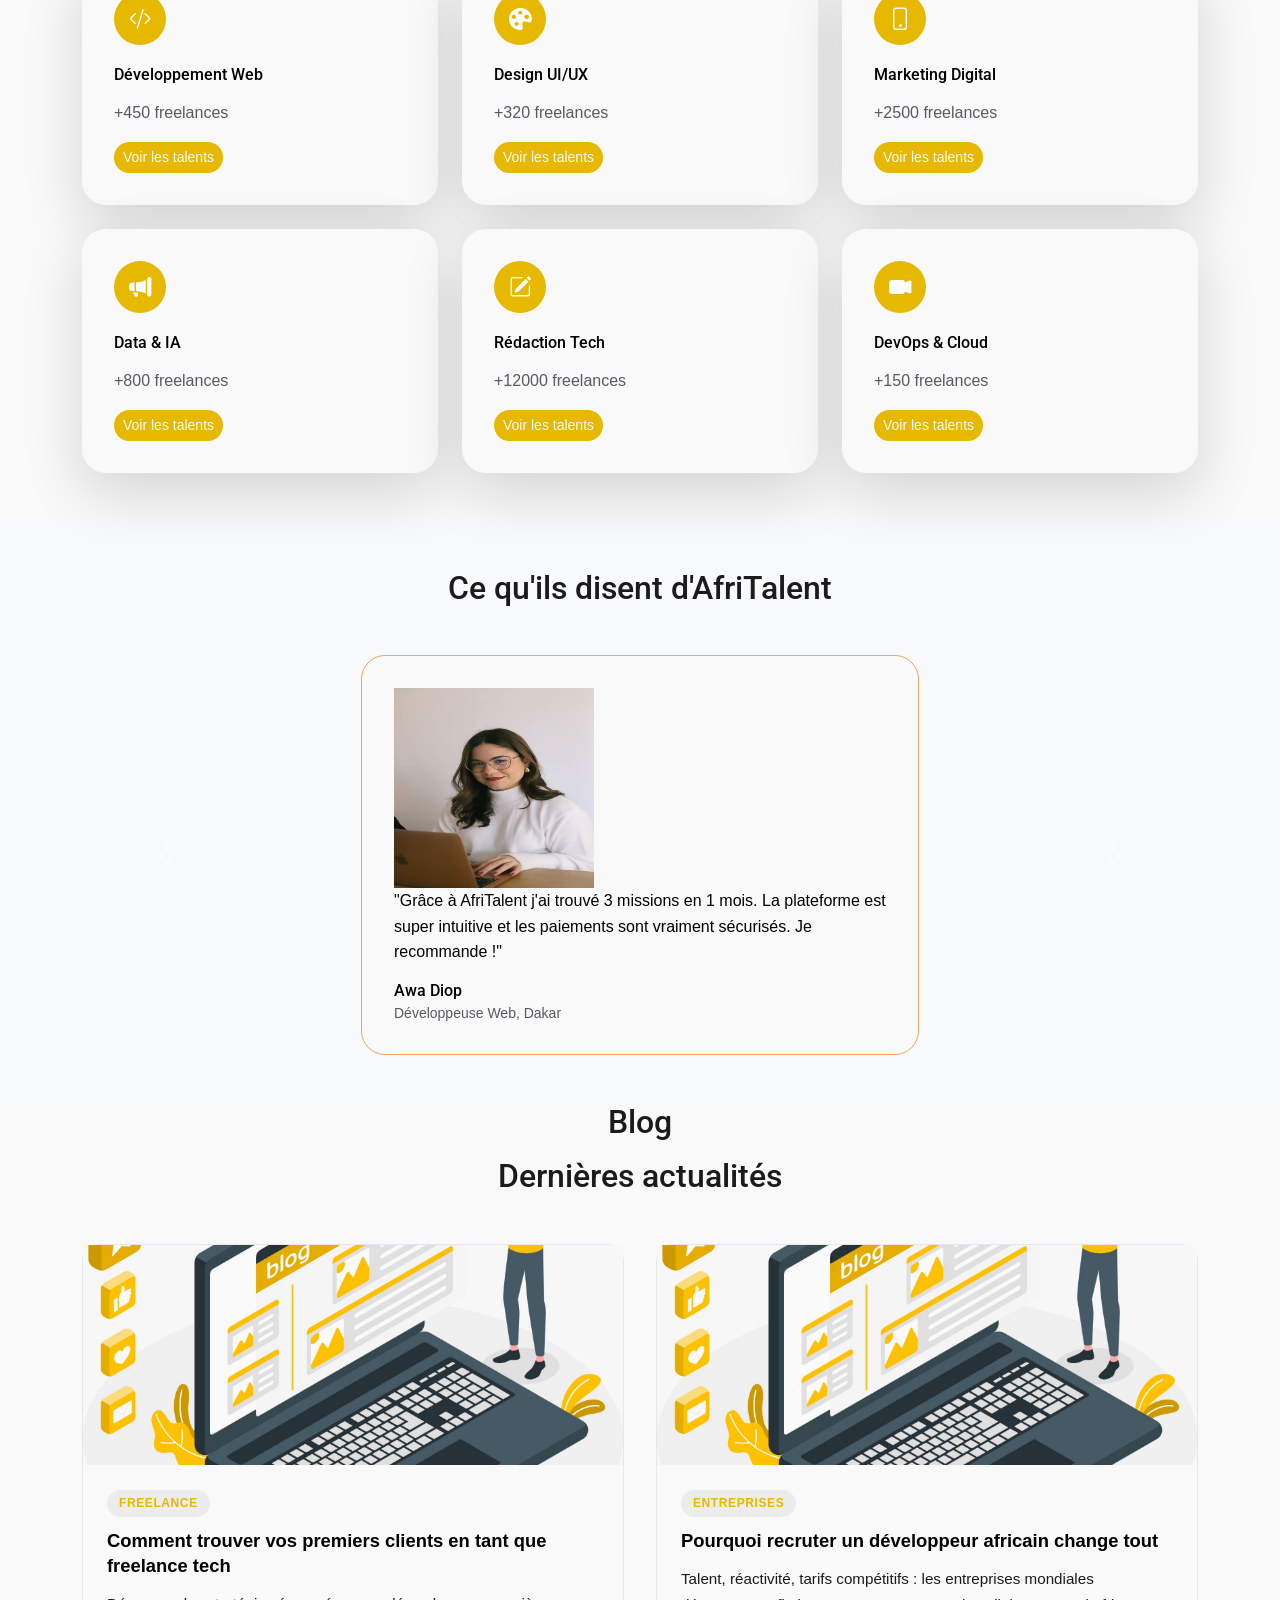
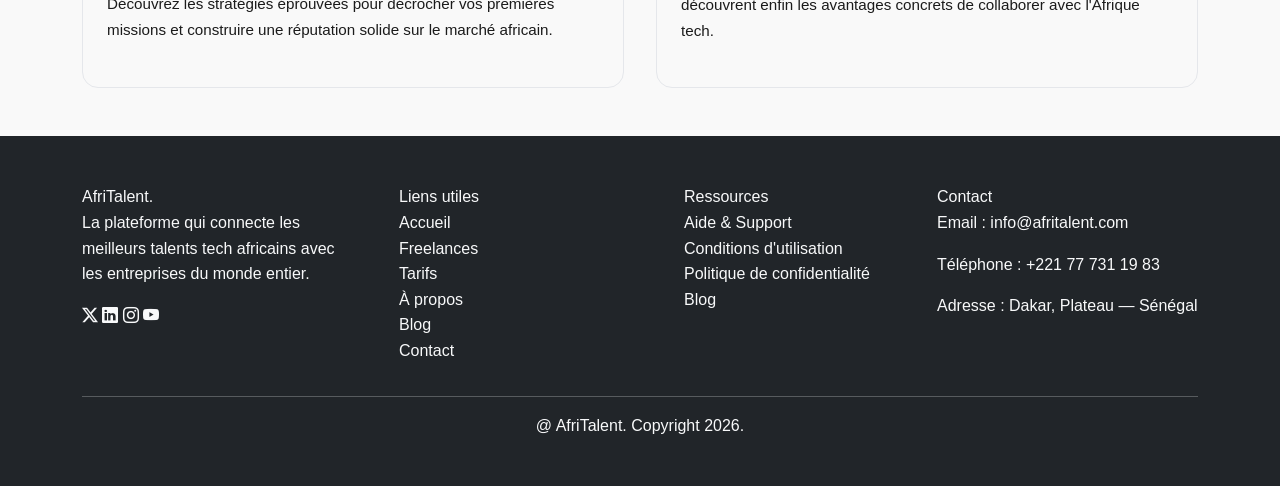
==== commit 8418d4ac: "Message : Déploiement : GitHub Pages activé, README finalisé et présentation PowerPoint ajouté" ====
--- a/index.html
+++ b/index.html
@@ -315,7 +315,7 @@
         <div class="blog-grid">
           <article class="blog-card">
             <div class="blog-card-img">
-              <img src="images/Blog.png" alt="Titre article 1">
+              <img src="images/blog.jpeg" alt="Titre article 1">
             </div>
             <div class="blog-card-body">
               <span class="blog-tag">Freelance</span>
@@ -333,7 +333,7 @@
 
           <article class="blog-card">
             <div class="blog-card-img">
-              <img src="images/Blog.png" alt="Titre article 2">
+              <img src="images/blog.jpeg" alt="Titre article 2">
             </div>
             <div class="blog-card-body">
               <span class="blog-tag">Entreprises</span>
